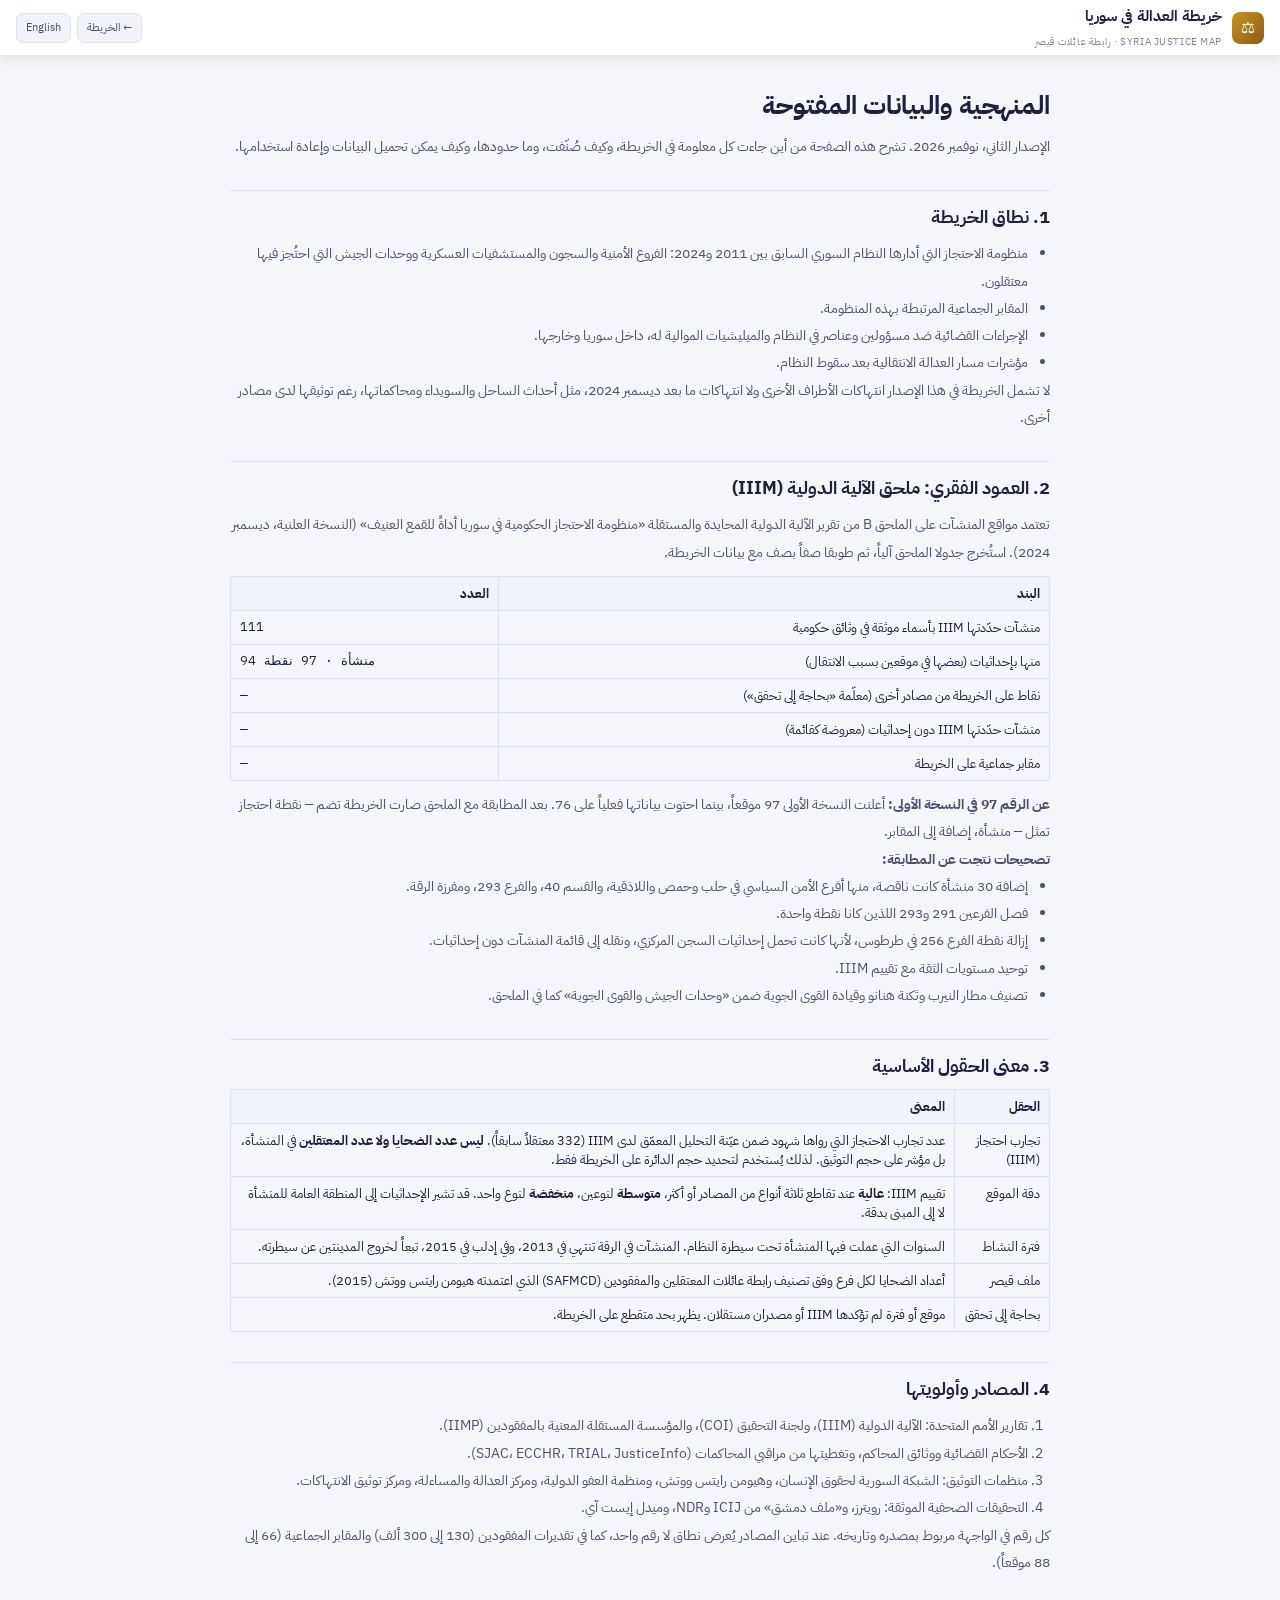
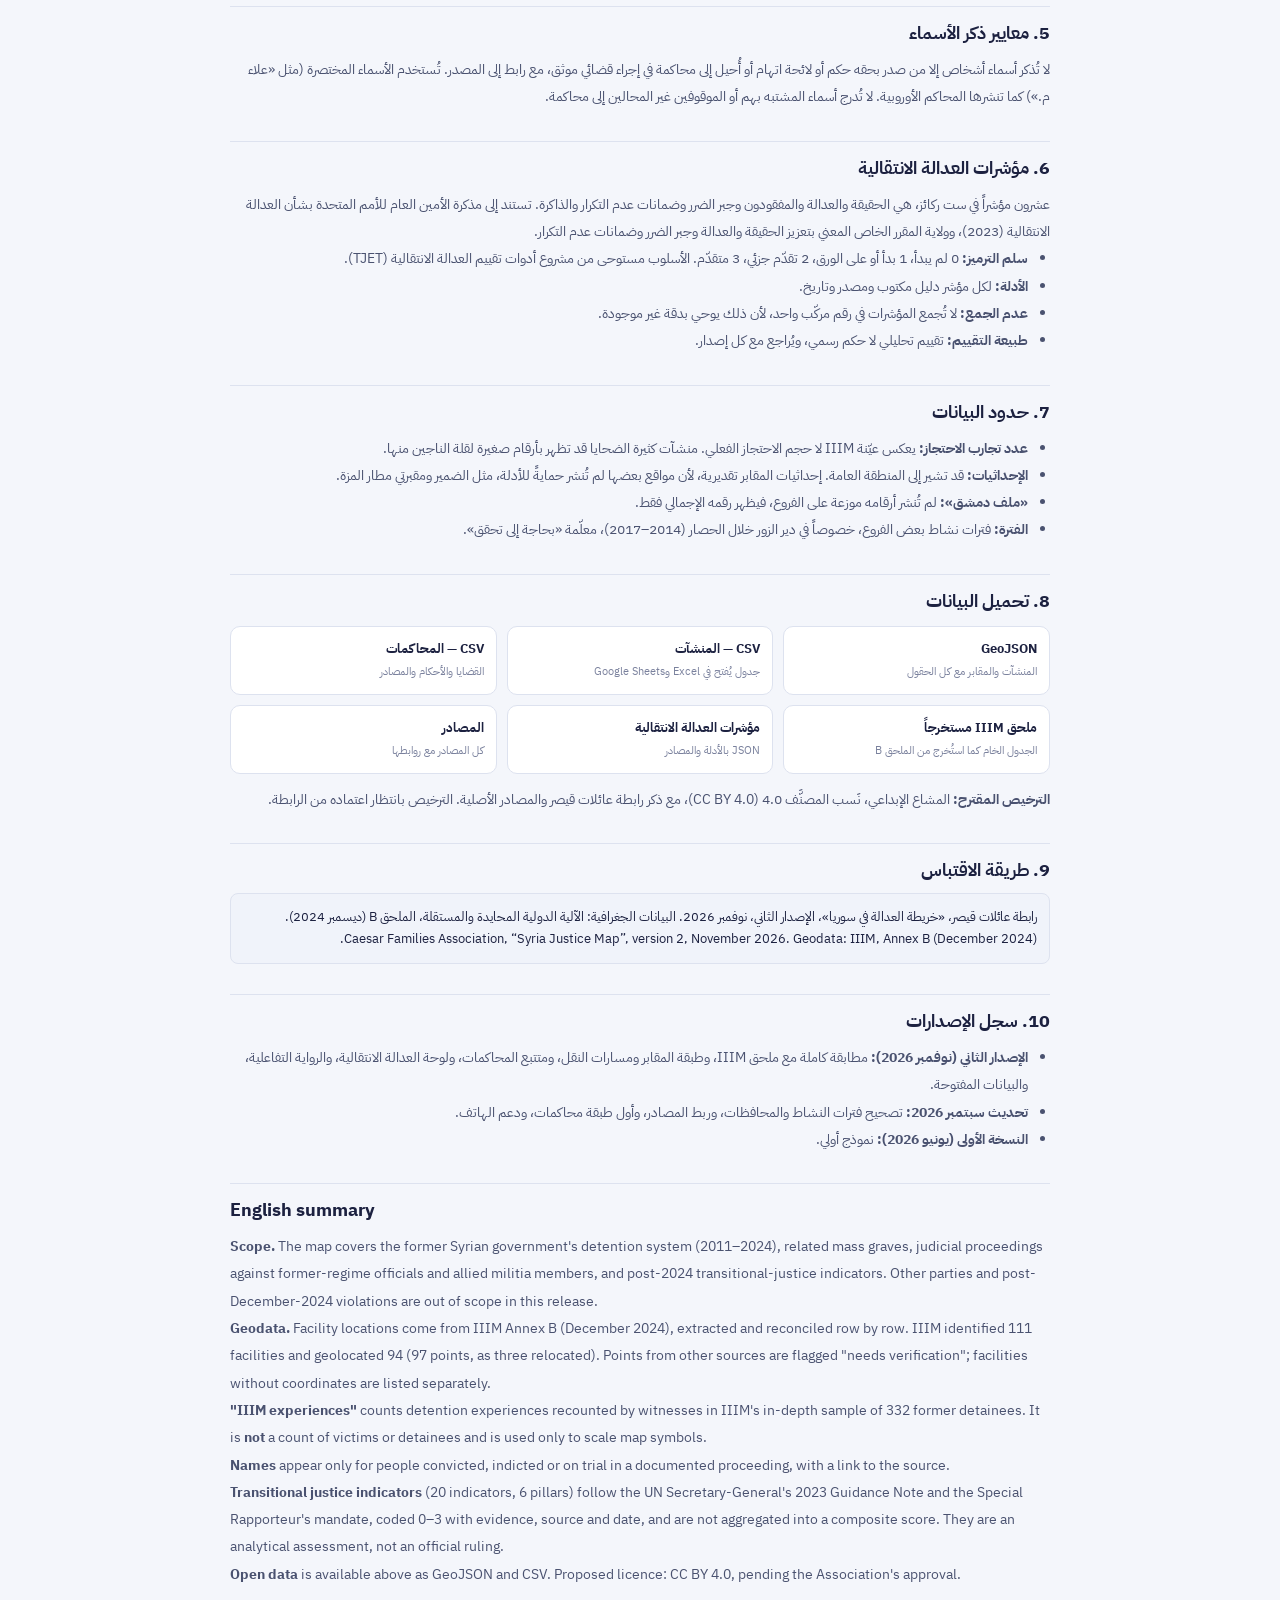
==== methodology.html @ a4eb8f01 "Rebuild the map as a multi-view app (map, story, trials, TJ dashboard) - index.html + css/ + js/ mod" ====
<!DOCTYPE html>
<html lang="ar" dir="rtl">
<head>
<meta charset="UTF-8">
<meta name="viewport" content="width=device-width, initial-scale=1.0">
<title>المنهجية والبيانات المفتوحة | Syria Justice Map</title>
<link rel="stylesheet" href="https://fonts.googleapis.com/css2?family=IBM+Plex+Sans+Arabic:wght@400;500;600;700&family=IBM+Plex+Mono:wght@400;500&display=swap">
<link rel="stylesheet" href="css/app.css">
<style>
  body{overflow:auto;}
  .doc{max-width:860px;margin:0 auto;padding:30px 20px 70px;}
  .doc h1{font-size:26px;margin-bottom:8px;}
  .doc h2{font-size:18px;margin:30px 0 10px;padding-top:12px;border-top:1px solid var(--border);}
  .doc p,.doc li{font-size:14px;line-height:1.95;color:var(--text-2);}
  .doc ul,.doc ol{margin-inline-start:22px;}
  .doc table{width:100%;border-collapse:collapse;font-size:12.5px;margin:10px 0;}
  .doc th,.doc td{border:1px solid var(--border);padding:7px 9px;text-align:start;vertical-align:top;}
  .doc th{background:var(--bg-card);}
  .doc code{font-family:'IBM Plex Mono',monospace;font-size:12px;background:var(--bg-card);padding:1px 5px;border-radius:4px;direction:ltr;unicode-bidi:isolate;}
  .dl{display:grid;grid-template-columns:repeat(auto-fit,minmax(210px,1fr));gap:10px;margin:12px 0;}
  .dl a{display:block;background:var(--bg-panel);border:1px solid var(--border);border-radius:10px;padding:12px;text-decoration:none;color:var(--text);}
  .dl a:hover{border-color:var(--accent);}
  .dl b{display:block;font-size:13px;}.dl span{font-size:11px;color:var(--text-3);}
  .en{direction:ltr;text-align:left;}
  .cite{background:var(--bg-card);border:1px solid var(--border);border-radius:8px;padding:12px;font-size:12.5px;line-height:1.8;}
</style>
</head>
<body>
<header class="header">
  <a class="brand" href="index.html"><span class="logo" aria-hidden="true">⚖</span>
    <span><span class="brand-t">خريطة العدالة في سوريا</span><br><span class="brand-s">Syria Justice Map · رابطة عائلات قيصر</span></span></a>
  <div class="tools" style="margin-inline-start:auto"><a class="tool-btn" href="index.html">← الخريطة</a><a class="tool-btn" href="#english">English</a></div>
</header>
<main class="doc">
  <h1>المنهجية والبيانات المفتوحة</h1>
  <p>الإصدار الثاني، نوفمبر 2026. تشرح هذه الصفحة من أين جاءت كل معلومة في الخريطة، وكيف صُنّفت، وما حدودها، وكيف يمكن تحميل البيانات وإعادة استخدامها.</p>

  <h2>1. نطاق الخريطة</h2>
  <ul>
    <li>منظومة الاحتجاز التي أدارها النظام السوري السابق بين 2011 و2024: الفروع الأمنية والسجون والمستشفيات العسكرية ووحدات الجيش التي احتُجز فيها معتقلون.</li>
    <li>المقابر الجماعية المرتبطة بهذه المنظومة.</li>
    <li>الإجراءات القضائية ضد مسؤولين وعناصر في النظام والميليشيات الموالية له، داخل سوريا وخارجها.</li>
    <li>مؤشرات مسار العدالة الانتقالية بعد سقوط النظام.</li>
  </ul>
  <p>لا تشمل الخريطة في هذا الإصدار انتهاكات الأطراف الأخرى ولا انتهاكات ما بعد ديسمبر 2024، مثل أحداث الساحل والسويداء ومحاكماتها، رغم توثيقها لدى مصادر أخرى.</p>

  <h2>2. العمود الفقري: ملحق الآلية الدولية (IIIM)</h2>
  <p>تعتمد مواقع المنشآت على الملحق B من تقرير الآلية الدولية المحايدة والمستقلة «منظومة الاحتجاز الحكومية في سوريا أداةً للقمع العنيف» (النسخة العلنية، ديسمبر 2024). استُخرج جدولا الملحق آلياً، ثم طوبقا صفاً بصف مع بيانات الخريطة.</p>
  <table>
    <tr><th>البند</th><th>العدد</th></tr>
    <tr><td>منشآت حدّدتها IIIM بأسماء موثقة في وثائق حكومية</td><td class="num">111</td></tr>
    <tr><td>منها بإحداثيات (بعضها في موقعين بسبب الانتقال)</td><td class="num">94 منشأة · 97 نقطة</td></tr>
    <tr><td>نقاط على الخريطة من مصادر أخرى (معلّمة «بحاجة إلى تحقق»)</td><td class="num" data-count="other">—</td></tr>
    <tr><td>منشآت حدّدتها IIIM دون إحداثيات (معروضة كقائمة)</td><td class="num" data-count="unmapped">—</td></tr>
    <tr><td>مقابر جماعية على الخريطة</td><td class="num" data-count="graves">—</td></tr>
  </table>
  <p><b>عن الرقم 97 في النسخة الأولى:</b> أعلنت النسخة الأولى 97 موقعاً، بينما احتوت بياناتها فعلياً على 76. بعد المطابقة مع الملحق صارت الخريطة تضم <span class="num" data-count="points">—</span> نقطة احتجاز تمثل <span class="num" data-count="facilities">—</span> منشأة، إضافة إلى المقابر.</p>
  <p><b>تصحيحات نتجت عن المطابقة:</b></p>
  <ul>
    <li>إضافة 30 منشأة كانت ناقصة، منها أفرع الأمن السياسي في حلب وحمص واللاذقية، والقسم 40، والفرع 293، ومفرزة الرقة.</li>
    <li>فصل الفرعين 291 و293 اللذين كانا نقطة واحدة.</li>
    <li>إزالة نقطة الفرع 256 في طرطوس، لأنها كانت تحمل إحداثيات السجن المركزي، ونقله إلى قائمة المنشآت دون إحداثيات.</li>
    <li>توحيد مستويات الثقة مع تقييم IIIM.</li>
    <li>تصنيف مطار النيرب وثكنة هنانو وقيادة القوى الجوية ضمن «وحدات الجيش والقوى الجوية» كما في الملحق.</li>
  </ul>

  <h2>3. معنى الحقول الأساسية</h2>
  <table>
    <tr><th>الحقل</th><th>المعنى</th></tr>
    <tr><td>تجارب احتجاز (IIIM)</td><td>عدد تجارب الاحتجاز التي رواها شهود ضمن عيّنة التحليل المعمّق لدى IIIM (332 معتقلاً سابقاً). <b>ليس عدد الضحايا ولا عدد المعتقلين</b> في المنشأة، بل مؤشر على حجم التوثيق. لذلك يُستخدم لتحديد حجم الدائرة على الخريطة فقط.</td></tr>
    <tr><td>دقة الموقع</td><td>تقييم IIIM: <b>عالية</b> عند تقاطع ثلاثة أنواع من المصادر أو أكثر، <b>متوسطة</b> لنوعين، <b>منخفضة</b> لنوع واحد. قد تشير الإحداثيات إلى المنطقة العامة للمنشأة لا إلى المبنى بدقة.</td></tr>
    <tr><td>فترة النشاط</td><td>السنوات التي عملت فيها المنشأة تحت سيطرة النظام. المنشآت في الرقة تنتهي في 2013، وفي إدلب في 2015، تبعاً لخروج المدينتين عن سيطرته.</td></tr>
    <tr><td>ملف قيصر</td><td>أعداد الضحايا لكل فرع وفق تصنيف رابطة عائلات المعتقلين والمفقودين (SAFMCD) الذي اعتمدته هيومن رايتس ووتش (2015).</td></tr>
    <tr><td>بحاجة إلى تحقق</td><td>موقع أو فترة لم تؤكدها IIIM أو مصدران مستقلان. يظهر بحد متقطع على الخريطة.</td></tr>
  </table>

  <h2>4. المصادر وأولويتها</h2>
  <ol>
    <li>تقارير الأمم المتحدة: الآلية الدولية (IIIM)، ولجنة التحقيق (COI)، والمؤسسة المستقلة المعنية بالمفقودين (IIMP).</li>
    <li>الأحكام القضائية ووثائق المحاكم، وتغطيتها من مراقبي المحاكمات (SJAC، ECCHR، TRIAL، JusticeInfo).</li>
    <li>منظمات التوثيق: الشبكة السورية لحقوق الإنسان، وهيومن رايتس ووتش، ومنظمة العفو الدولية، ومركز العدالة والمساءلة، ومركز توثيق الانتهاكات.</li>
    <li>التحقيقات الصحفية الموثقة: رويترز، و«ملف دمشق» من ICIJ وNDR، وميدل إيست آي.</li>
  </ol>
  <p>كل رقم في الواجهة مربوط بمصدره وتاريخه. عند تباين المصادر يُعرض نطاق لا رقم واحد، كما في تقديرات المفقودين (130 إلى 300 ألف) والمقابر الجماعية (66 إلى 88 موقعاً).</p>

  <h2>5. معايير ذكر الأسماء</h2>
  <p>لا تُذكر أسماء أشخاص إلا من صدر بحقه حكم أو لائحة اتهام أو أُحيل إلى محاكمة في إجراء قضائي موثق، مع رابط إلى المصدر. تُستخدم الأسماء المختصرة (مثل «علاء م.») كما تنشرها المحاكم الأوروبية. لا تُدرج أسماء المشتبه بهم أو الموقوفين غير المحالين إلى محاكمة.</p>

  <h2>6. مؤشرات العدالة الانتقالية</h2>
  <p>عشرون مؤشراً في ست ركائز، هي الحقيقة والعدالة والمفقودون وجبر الضرر وضمانات عدم التكرار والذاكرة. تستند إلى مذكرة الأمين العام للأمم المتحدة بشأن العدالة الانتقالية (2023)، وولاية المقرر الخاص المعني بتعزيز الحقيقة والعدالة وجبر الضرر وضمانات عدم التكرار.</p>
  <ul>
    <li><b>سلم الترميز:</b> 0 لم يبدأ، 1 بدأ أو على الورق، 2 تقدّم جزئي، 3 متقدّم. الأسلوب مستوحى من مشروع أدوات تقييم العدالة الانتقالية (TJET).</li>
    <li><b>الأدلة:</b> لكل مؤشر دليل مكتوب ومصدر وتاريخ.</li>
    <li><b>عدم الجمع:</b> لا تُجمع المؤشرات في رقم مركّب واحد، لأن ذلك يوحي بدقة غير موجودة.</li>
    <li><b>طبيعة التقييم:</b> تقييم تحليلي لا حكم رسمي، ويُراجع مع كل إصدار.</li>
  </ul>

  <h2>7. حدود البيانات</h2>
  <ul>
    <li><b>عدد تجارب الاحتجاز:</b> يعكس عيّنة IIIM لا حجم الاحتجاز الفعلي. منشآت كثيرة الضحايا قد تظهر بأرقام صغيرة لقلة الناجين منها.</li>
    <li><b>الإحداثيات:</b> قد تشير إلى المنطقة العامة. إحداثيات المقابر تقديرية، لأن مواقع بعضها لم تُنشر حمايةً للأدلة، مثل الضمير ومقبرتي مطار المزة.</li>
    <li><b>«ملف دمشق»:</b> لم تُنشر أرقامه موزعة على الفروع، فيظهر رقمه الإجمالي فقط.</li>
    <li><b>الفترة:</b> فترات نشاط بعض الفروع، خصوصاً في دير الزور خلال الحصار (2014–2017)، معلّمة «بحاجة إلى تحقق».</li>
  </ul>

  <h2>8. تحميل البيانات</h2>
  <div class="dl">
    <a href="data/open/syria-justice-map.geojson" download><b>GeoJSON</b><span>المنشآت والمقابر مع كل الحقول</span></a>
    <a href="data/open/facilities.csv" download><b>CSV — المنشآت</b><span>جدول يُفتح في Excel وGoogle Sheets</span></a>
    <a href="data/open/trials.csv" download><b>CSV — المحاكمات</b><span>القضايا والأحكام والمصادر</span></a>
    <a href="data/raw/iiim-annex-b.json" download><b>ملحق IIIM مستخرجاً</b><span>الجدول الخام كما استُخرج من الملحق B</span></a>
    <a href="data/tj-indicators.json" download><b>مؤشرات العدالة الانتقالية</b><span>JSON بالأدلة والمصادر</span></a>
    <a href="data/sources.json" download><b>المصادر</b><span>كل المصادر مع روابطها</span></a>
  </div>
  <p><b>الترخيص المقترح:</b> المشاع الإبداعي، نَسب المصنَّف 4.0
  (CC BY 4.0)،
  مع ذكر رابطة عائلات قيصر والمصادر الأصلية. الترخيص بانتظار اعتماده من الرابطة.</p>

  <h2>9. طريقة الاقتباس</h2>
  <div class="cite">رابطة عائلات قيصر، «خريطة العدالة في سوريا»، الإصدار الثاني، نوفمبر 2026. البيانات الجغرافية: الآلية الدولية المحايدة والمستقلة، الملحق B (ديسمبر 2024).<br>
  <span class="en">Caesar Families Association, “Syria Justice Map”, version 2, November 2026. Geodata: IIIM, Annex B (December 2024).</span></div>

  <h2>10. سجل الإصدارات</h2>
  <ul>
    <li><b>الإصدار الثاني (نوفمبر 2026):</b> مطابقة كاملة مع ملحق IIIM، وطبقة المقابر ومسارات النقل، ومتتبع المحاكمات، ولوحة العدالة الانتقالية، والرواية التفاعلية، والبيانات المفتوحة.</li>
    <li><b>تحديث سبتمبر 2026:</b> تصحيح فترات النشاط والمحافظات، وربط المصادر، وأول طبقة محاكمات، ودعم الهاتف.</li>
    <li><b>النسخة الأولى (يونيو 2026):</b> نموذج أولي.</li>
  </ul>

  <h2 id="english" class="en">English summary</h2>
  <div class="en">
    <p><b>Scope.</b> The map covers the former Syrian government's detention system (2011–2024), related mass graves, judicial proceedings against former-regime officials and allied militia members, and post-2024 transitional-justice indicators. Other parties and post-December-2024 violations are out of scope in this release.</p>
    <p><b>Geodata.</b> Facility locations come from IIIM Annex B (December 2024), extracted and reconciled row by row. IIIM identified 111 facilities and geolocated 94 (97 points, as three relocated). Points from other sources are flagged "needs verification"; facilities without coordinates are listed separately.</p>
    <p><b>"IIIM experiences"</b> counts detention experiences recounted by witnesses in IIIM's in-depth sample of 332 former detainees. It is <b>not</b> a count of victims or detainees and is used only to scale map symbols.</p>
    <p><b>Names</b> appear only for people convicted, indicted or on trial in a documented proceeding, with a link to the source.</p>
    <p><b>Transitional justice indicators</b> (20 indicators, 6 pillars) follow the UN Secretary-General's 2023 Guidance Note and the Special Rapporteur's mandate, coded 0–3 with evidence, source and date, and are not aggregated into a composite score. They are an analytical assessment, not an official ruling.</p>
    <p><b>Open data</b> is available above as GeoJSON and CSV. Proposed licence: CC BY 4.0, pending the Association's approval.</p>
  </div>
</main>
<script type="module">
  const get = f => fetch(`data/${f}.json`).then(r => r.json());
  Promise.all([get('facilities'), get('unmapped-facilities'), get('graves')]).then(([f, u, g]) => {
    const iiimFacilities = new Set(f.filter(x => x.geoSource === 'IIIM').map(x => x.relocation?.group ?? `p${x.id}`)).size;
    const other = f.filter(x => x.geoSource !== 'IIIM').length;
    const set = (k, v) => document.querySelectorAll(`[data-count="${k}"]`).forEach(el => { el.textContent = v; });
    set('other', other); set('unmapped', u.length); set('graves', g.length);
    set('points', f.length); set('facilities', iiimFacilities + other);
  });
</script>
</body>
</html>
---- css/app.css ----
:root{
  --bg:#F4F6FB;--bg-panel:#FFFFFF;--bg-card:#F0F3FA;--bg-hover:#E8ECF5;
  --border:#DDE2EF;--border-dark:#C8D0E5;--text:#1C2140;--text-2:#4A5270;--text-3:#7A819D;
  --accent:#8B5C1A;--accent-light:#C8941F;--accent-soft:rgba(139,92,26,.09);
  --ok:#1E7E4A;--warn:#9A5B00;--danger:#C0392B;
  --shadow:0 2px 12px rgba(28,33,64,.10);--shadow-lg:0 8px 32px rgba(28,33,64,.16);
  --map-bg:#E8EDF5;--tile-filter:grayscale(.75) brightness(1.04) contrast(.9);
  --header-h:56px;--sidebar-w:310px;
  color-scheme:light;
}
@media (prefers-color-scheme:dark){:root:not([data-theme="light"]){
  --bg:#12151F;--bg-panel:#1A1E2B;--bg-card:#212636;--bg-hover:#2A3043;
  --border:#2E3447;--border-dark:#3B4259;--text:#E7E9F2;--text-2:#B3B8CC;--text-3:#878DA6;
  --accent:#D9A54A;--accent-light:#E8BE6E;--accent-soft:rgba(217,165,74,.12);
  --ok:#4CC08A;--warn:#E4A94A;--danger:#E86A5C;
  --shadow:0 2px 12px rgba(0,0,0,.4);--shadow-lg:0 8px 32px rgba(0,0,0,.5);
  --map-bg:#1B2030;--tile-filter:grayscale(.85) invert(.9) hue-rotate(180deg) brightness(.85) contrast(.9);
  color-scheme:dark;
}}
:root[data-theme="dark"]{
  --bg:#12151F;--bg-panel:#1A1E2B;--bg-card:#212636;--bg-hover:#2A3043;
  --border:#2E3447;--border-dark:#3B4259;--text:#E7E9F2;--text-2:#B3B8CC;--text-3:#878DA6;
  --accent:#D9A54A;--accent-light:#E8BE6E;--accent-soft:rgba(217,165,74,.12);
  --ok:#4CC08A;--warn:#E4A94A;--danger:#E86A5C;
  --shadow:0 2px 12px rgba(0,0,0,.4);--shadow-lg:0 8px 32px rgba(0,0,0,.5);
  --map-bg:#1B2030;--tile-filter:grayscale(.85) invert(.9) hue-rotate(180deg) brightness(.85) contrast(.9);
  color-scheme:dark;
}
*{margin:0;padding:0;box-sizing:border-box;}
html,body{height:100%;}
body{font-family:'IBM Plex Sans Arabic',system-ui,sans-serif;background:var(--bg);color:var(--text);overflow:hidden;}
a{color:var(--accent);}
button{font-family:inherit;}
:focus-visible{outline:2px solid var(--accent);outline-offset:2px;}
.mono{font-family:'IBM Plex Mono',monospace;}
.num{font-family:'IBM Plex Mono',monospace;direction:ltr;unicode-bidi:isolate;}
.sr-only{position:absolute;width:1px;height:1px;overflow:hidden;clip:rect(0 0 0 0);}

/* HEADER */
.header{height:var(--header-h);background:var(--bg-panel);border-bottom:1px solid var(--border);display:flex;align-items:center;gap:14px;padding:0 16px;position:relative;z-index:1200;box-shadow:var(--shadow);}
.brand{display:flex;align-items:center;gap:10px;min-width:0;text-decoration:none;color:inherit;}
.logo{width:32px;height:32px;border-radius:8px;background:linear-gradient(135deg,var(--accent-light),var(--accent));color:#fff;display:grid;place-items:center;font-size:16px;flex-shrink:0;}
.brand-t{font-size:15px;font-weight:700;white-space:nowrap;}
.brand-s{font-size:9.5px;color:var(--text-3);letter-spacing:.06em;text-transform:uppercase;white-space:nowrap;}
.modes{display:flex;gap:2px;background:var(--bg-card);border:1px solid var(--border);border-radius:9px;padding:3px;margin-inline:auto;}
.mode-btn{border:0;background:none;color:var(--text-2);padding:7px 14px;border-radius:7px;font-size:12.5px;font-weight:500;cursor:pointer;white-space:nowrap;display:flex;align-items:center;gap:6px;}
.mode-btn:hover{background:var(--bg-hover);}
.mode-btn[aria-selected="true"]{background:var(--accent);color:#fff;font-weight:700;}
.tools{display:flex;align-items:center;gap:6px;}
.tool-btn{border:1px solid var(--border);background:var(--bg-card);color:var(--text-2);height:30px;min-width:30px;padding:0 9px;border-radius:7px;font-size:11px;cursor:pointer;text-decoration:none;display:inline-flex;align-items:center;justify-content:center;gap:4px;}
.tool-btn:hover{border-color:var(--accent);color:var(--accent);}
.tool-btn.on{background:var(--accent);border-color:var(--accent);color:#fff;}

/* VIEWS */
.view{display:none;height:calc(100vh - var(--header-h));height:calc(100dvh - var(--header-h));}
.view.active{display:flex;}
.page{overflow-y:auto;flex-direction:column;align-items:center;}
.page-inner{width:100%;max-width:1120px;padding:28px 20px 60px;}
.page h1{font-size:24px;line-height:1.35;margin-bottom:6px;}
.page .lede{color:var(--text-2);font-size:14px;line-height:1.8;max-width:780px;margin-bottom:22px;}
.section-t{font-size:11px;font-weight:700;color:var(--text-3);letter-spacing:.08em;text-transform:uppercase;margin:26px 0 10px;}

/* MAP VIEW */
#view-map{position:relative;}
.sidebar{width:var(--sidebar-w);background:var(--bg-panel);border-inline-end:1px solid var(--border);display:flex;flex-direction:column;flex-shrink:0;z-index:500;}
.sidebar.closed{display:none;}
.tabs{display:flex;border-bottom:1px solid var(--border);background:var(--bg-card);}
.tab{flex:1;border:0;background:none;padding:11px 4px;font-size:11.5px;color:var(--text-3);cursor:pointer;border-bottom:2px solid transparent;}
.tab[aria-selected="true"]{color:var(--accent);border-bottom-color:var(--accent);background:var(--bg-panel);font-weight:700;}
.tab-body{display:none;flex:1;overflow-y:auto;padding:14px 14px 100px;}
.tab-body.active{display:block;}
.map-wrap{flex:1;position:relative;}
.leaflet-map{position:absolute;inset:0;background:var(--map-bg);}
.leaflet-container{background:var(--map-bg);font-family:inherit;}
.leaflet-tile-pane{filter:var(--tile-filter);}
.leaflet-bottom{bottom:74px;}
.stoggle{position:absolute;top:50%;inset-inline-start:0;transform:translateY(-50%);z-index:600;width:22px;height:46px;background:var(--bg-panel);border:1px solid var(--border);border-inline-start:none;border-radius:0 7px 7px 0;color:var(--text-3);cursor:pointer;font-size:11px;}
[dir="rtl"] .stoggle{border-radius:7px 0 0 7px;}

.fsec{margin-bottom:16px;}
.flabel{display:block;font-size:10px;font-weight:700;color:var(--text-3);letter-spacing:.08em;text-transform:uppercase;margin-bottom:7px;}
.chips{display:flex;flex-wrap:wrap;gap:5px;}
.chip{display:inline-flex;align-items:center;gap:5px;padding:5px 9px;border-radius:6px;border:1px solid var(--border);background:var(--bg-card);color:var(--text-2);font-size:11px;cursor:pointer;}
.chip:hover{border-color:var(--border-dark);}
.chip[aria-pressed="true"]{color:#fff;border-color:transparent;font-weight:600;}
.chip.plain[aria-pressed="true"]{background:var(--accent-soft);color:var(--accent);border-color:var(--accent);}
.dot{width:8px;height:8px;border-radius:50%;flex-shrink:0;display:inline-block;}
.ggrid{display:grid;grid-template-columns:1fr 1fr;gap:4px;}
.rbtn{width:100%;padding:8px;border:1px solid var(--border);background:transparent;border-radius:6px;color:var(--text-3);font-size:11px;cursor:pointer;}
.rbtn:hover{border-color:var(--accent);color:var(--accent);}
.layer-row{display:flex;align-items:center;justify-content:space-between;padding:6px 0;font-size:12px;color:var(--text-2);}
.switch{position:relative;width:34px;height:19px;border-radius:10px;background:var(--border-dark);border:0;cursor:pointer;flex-shrink:0;}
.switch::after{content:"";position:absolute;top:2px;inset-inline-start:2px;width:15px;height:15px;border-radius:50%;background:#fff;transition:inset-inline-start .15s;}
.switch[aria-checked="true"]{background:var(--accent);}
.switch[aria-checked="true"]::after{inset-inline-start:17px;}

.sgrid{display:grid;grid-template-columns:1fr 1fr;gap:7px;margin-bottom:12px;}
.scard{background:var(--bg-card);border:1px solid var(--border);border-radius:8px;padding:11px;text-decoration:none;color:inherit;display:block;}
a.scard:hover{border-color:var(--accent);}
.scard-n{font-size:20px;font-weight:700;color:var(--accent);line-height:1.1;}
.scard-l{font-size:10px;color:var(--text-3);margin-top:4px;line-height:1.45;}
.bar{margin-bottom:8px;}
.bar-top{display:flex;justify-content:space-between;font-size:11px;color:var(--text-2);margin-bottom:3px;}
.bar-track{height:5px;background:var(--border);border-radius:3px;overflow:hidden;}
.bar-fill{height:100%;border-radius:3px;transition:width .4s;}

.sbox{width:100%;padding:8px 11px;background:var(--bg-card);border:1px solid var(--border);border-radius:6px;color:var(--text);font:inherit;font-size:12px;margin-bottom:9px;}
.fi{padding:9px 11px;border-radius:7px;border:1px solid var(--border);background:var(--bg-card);margin-bottom:5px;cursor:pointer;}
.fi:hover{border-color:var(--border-dark);background:var(--bg-hover);}
.fi-hd{display:flex;align-items:center;gap:7px;}
.fi-n{font-size:12px;font-weight:500;}
.fi-s{font-size:10px;color:var(--text-3);margin-top:1px;}
.fi-meta{display:flex;gap:4px;flex-wrap:wrap;margin-top:5px;}
.tag{font-size:9.5px;padding:2px 6px;border-radius:4px;background:var(--bg);color:var(--text-3);border:1px solid var(--border);text-decoration:none;}
.tag.warn{color:var(--warn);border-color:currentColor;}
.legend-row{display:flex;align-items:center;gap:8px;padding:3px 0;font-size:11.5px;color:var(--text-2);}
.diamond{width:10px;height:10px;background:#7B1C1C;border:1.5px solid #E86A5C;transform:rotate(45deg);flex-shrink:0;margin:2px;}
.muted{font-size:10.5px;color:var(--text-3);line-height:1.7;}

/* TIMELINE */
.timeline{position:absolute;bottom:0;left:0;right:0;z-index:800;background:var(--bg-panel);border-top:1px solid var(--border);padding:9px 16px;display:flex;align-items:center;gap:12px;box-shadow:0 -4px 16px rgba(0,0,0,.06);}
.play{width:34px;height:34px;border-radius:50%;border:0;background:var(--accent);color:#fff;cursor:pointer;font-size:13px;flex-shrink:0;}
.year{font-size:24px;font-weight:700;color:var(--accent);min-width:56px;text-align:center;}
.track-wrap{flex:1;min-width:0;direction:ltr;}
.track{position:relative;height:20px;cursor:pointer;}
.track-bg{position:absolute;top:8px;left:0;right:0;height:4px;border-radius:2px;background:linear-gradient(90deg,var(--border) 0,var(--border) 86.6%,rgba(30,126,74,.35) 86.6%);}
.track-fill{position:absolute;top:8px;left:0;height:4px;border-radius:2px;background:linear-gradient(90deg,var(--accent-light),var(--accent));}
.thumb{position:absolute;top:10px;width:18px;height:18px;border-radius:50%;background:var(--bg-panel);border:3px solid var(--accent);transform:translate(-50%,-50%);cursor:grab;}
.timeline.all .track-fill,.timeline.all .thumb{opacity:.3;}
.ticks{display:flex;justify-content:space-between;margin-top:2px;}
.tick{font-size:9px;color:var(--text-3);cursor:pointer;font-family:'IBM Plex Mono',monospace;background:none;border:0;}
.tick.cur{color:var(--accent);font-weight:700;}
.tick.post{color:var(--ok);}
.tl-ev{font-size:10.5px;color:var(--text-2);background:var(--bg-card);border:1px solid var(--border);border-inline-start:3px solid var(--accent);border-radius:5px;padding:4px 8px;max-width:240px;line-height:1.45;}

/* POPUP */
.leaflet-popup-content-wrapper{background:var(--bg-panel);color:var(--text);border:1px solid var(--border);border-radius:10px;box-shadow:var(--shadow-lg);padding:0;}
.leaflet-popup-tip{background:var(--bg-panel);}
.leaflet-popup-content{margin:0;width:300px!important;max-width:calc(100vw - 60px);}
.leaflet-container a.leaflet-popup-close-button{color:var(--text-3);}
.pw{padding:14px;font-size:11px;line-height:1.6;max-height:62vh;overflow-y:auto;}
.pbadge{display:inline-block;font-size:9.5px;font-weight:700;padding:2px 8px;border-radius:4px;margin-bottom:7px;}
.pt{font-size:14px;font-weight:700;line-height:1.35;}
.pst{font-size:10px;color:var(--text-3);margin-bottom:8px;}
.prow{display:flex;justify-content:space-between;gap:8px;border-top:1px solid var(--border);padding:5px 0;}
.prow span:first-child{color:var(--text-3);}
.pd{color:var(--text-2);margin:8px 0;}
.vtags{display:flex;flex-wrap:wrap;gap:4px;}
.vtag{font-size:9.5px;padding:2px 7px;border-radius:4px;font-weight:600;}
.vt-torture{background:#FDEDEC;color:#C0392B;}.vt-disappear{background:#EAF2FB;color:#2471A3;}
.vt-death{background:#F9EBEA;color:#922B21;}.vt-caesar{background:#FEF9E7;color:#8B5C1A;}
.box{border-radius:7px;padding:7px 9px;margin-top:8px;}
.box-caesar{background:rgba(240,192,64,.13);border:1px solid rgba(240,192,64,.6);}
.box-iiim{background:rgba(36,113,163,.08);border:1px solid rgba(36,113,163,.3);}
.box-trial{background:rgba(139,92,26,.08);border:1px solid rgba(139,92,26,.3);}
.box-warn{background:rgba(228,169,74,.12);border:1px solid rgba(228,169,74,.55);color:var(--warn);}
.box-h{font-weight:700;font-size:10px;margin-bottom:3px;}
.pfoot{margin-top:9px;padding-top:8px;border-top:1px solid var(--border);font-size:9.5px;color:var(--text-3);}
.pfoot a{color:var(--text-2);}
.share{float:inline-end;border:1px solid var(--border);background:var(--bg-card);color:var(--text-2);border-radius:5px;font-size:9.5px;padding:2px 7px;cursor:pointer;}

/* MARKERS */
.mk{border-radius:50%;border:2px solid rgba(255,255,255,.85);box-shadow:0 1px 5px rgba(0,0,0,.3);transition:transform .15s;}
.mk:hover{transform:scale(1.25);}
.mk.caesar{box-shadow:0 0 0 2.5px var(--c),0 0 0 5px rgba(240,192,64,.55);}
.mk.verify{border-style:dashed;}
.mk.dim{opacity:.18;}
.mk.hl{animation:pulse 1.6s ease-out infinite;}
@keyframes pulse{0%{box-shadow:0 0 0 0 rgba(217,165,74,.8);}100%{box-shadow:0 0 0 14px rgba(217,165,74,0);}}
.gmk{width:14px;height:14px;background:#7B1C1C;border:2px solid #E86A5C;transform:rotate(45deg);border-radius:2px;}
.flow{stroke-dasharray:6 6;animation:flow 1.1s linear infinite;}
@keyframes flow{to{stroke-dashoffset:-24;}}
.marker-cluster{background:rgba(200,148,31,.28)!important;}
.marker-cluster div{background:var(--accent)!important;color:#fff!important;font-weight:700;font-family:'IBM Plex Mono',monospace;}
.marker-cluster span{line-height:30px;}

/* STORY */
#view-story{flex-direction:row;}
.story-text{width:42%;max-width:520px;overflow-y:auto;padding:0 26px;scroll-snap-type:y proximity;}
.story-map{flex:1;position:relative;}
.chapter{min-height:calc(100vh - var(--header-h));display:flex;flex-direction:column;justify-content:center;padding:40px 0;scroll-snap-align:start;opacity:.35;transition:opacity .4s;}
.chapter.on{opacity:1;}
.chapter .k{font-size:11px;color:var(--accent);font-weight:700;letter-spacing:.08em;margin-bottom:8px;}
.chapter h2{font-size:24px;line-height:1.35;margin-bottom:12px;}
.chapter p{font-size:15px;line-height:1.95;color:var(--text-2);}
.chapter .src{margin-top:12px;font-size:10.5px;color:var(--text-3);}
.story-intro h2{font-size:30px;}
.progress{position:absolute;top:14px;inset-inline-start:14px;z-index:700;display:flex;gap:5px;}
.progress i{width:22px;height:4px;border-radius:2px;background:var(--border-dark);}
.progress i.on{background:var(--accent);}

/* TRIALS + TJ */
.kpis{display:grid;grid-template-columns:repeat(auto-fit,minmax(150px,1fr));gap:10px;}
.kpi{background:var(--bg-panel);border:1px solid var(--border);border-radius:10px;padding:14px;}
.kpi b{display:block;font-size:26px;color:var(--accent);line-height:1.1;}
.kpi span{font-size:11px;color:var(--text-3);}
.panel{background:var(--bg-panel);border:1px solid var(--border);border-radius:12px;padding:16px;}
.grid2{display:grid;grid-template-columns:1fr 1fr;gap:14px;}
.filters-row{display:flex;flex-wrap:wrap;gap:6px;margin-bottom:12px;}
.trial-card{background:var(--bg-panel);border:1px solid var(--border);border-inline-start:4px solid var(--c);border-radius:10px;padding:13px 15px;margin-bottom:8px;}
.trial-card h3{font-size:14px;margin-bottom:3px;}
.trial-meta{display:flex;flex-wrap:wrap;gap:6px;font-size:10.5px;color:var(--text-3);margin-bottom:6px;align-items:center;}
.status{font-size:10px;font-weight:700;padding:2px 8px;border-radius:10px;color:#fff;}
.trial-v{font-size:12.5px;line-height:1.7;}
.trial-links{display:flex;flex-wrap:wrap;gap:5px;margin-top:8px;}
.link-btn{font-size:10.5px;border:1px solid var(--border);background:var(--bg-card);color:var(--text-2);border-radius:5px;padding:3px 8px;cursor:pointer;text-decoration:none;}
.link-btn:hover{border-color:var(--accent);color:var(--accent);}
svg text{font-family:'IBM Plex Mono',monospace;fill:var(--text-3);}
.chart-svg{width:100%;height:auto;display:block;}
.note{font-size:11px;color:var(--text-3);line-height:1.7;margin-top:10px;}

.pillars{display:grid;grid-template-columns:repeat(auto-fit,minmax(330px,1fr));gap:14px;}
.pillar{background:var(--bg-panel);border:1px solid var(--border);border-top:4px solid var(--c);border-radius:12px;padding:16px;}
.pillar-h{display:flex;justify-content:space-between;align-items:baseline;margin-bottom:10px;}
.pillar-h h3{font-size:16px;}
.ind{padding:9px 0;border-top:1px solid var(--border);}
.ind-h{display:flex;justify-content:space-between;align-items:center;gap:10px;}
.ind-n{font-size:12.5px;font-weight:600;}
.score{display:flex;gap:3px;flex-shrink:0;}
.score i{width:14px;height:8px;border-radius:2px;background:var(--border);}
.score i.f{background:var(--c);}
.ind-s{font-size:10px;color:var(--c);font-weight:700;margin-top:2px;}
.ind-e{font-size:11.5px;color:var(--text-2);line-height:1.7;margin-top:4px;}
.ind-src{font-size:10px;color:var(--text-3);margin-top:3px;}
.ind-src a{color:var(--text-3);}
.ms{position:relative;padding-inline-start:18px;}
.ms::before{content:"";position:absolute;inset-inline-start:5px;top:4px;bottom:4px;width:2px;background:var(--border);}
.ms-i{position:relative;margin-bottom:12px;}
.ms-i::before{content:"";position:absolute;inset-inline-start:-17px;top:5px;width:10px;height:10px;border-radius:50%;background:var(--c);border:2px solid var(--bg-panel);}
.ms-d{font-size:10px;color:var(--text-3);}
.ms-t{font-size:12.5px;}
.gaps li{font-size:12.5px;line-height:1.9;margin-inline-start:18px;}
.disclaimer{font-size:11px;color:var(--warn);background:rgba(228,169,74,.1);border:1px solid rgba(228,169,74,.4);border-radius:8px;padding:9px 12px;margin-bottom:14px;}

/* MOBILE */
@media (max-width:900px){
  .brand-s{display:none;}
  .mode-btn{padding:7px 9px;font-size:11.5px;}
  .mode-btn .mi{display:none;}
}
@media (max-width:768px){
  :root{--header-h:96px;}
  .header{flex-wrap:wrap;height:var(--header-h);padding:6px 10px;gap:6px;row-gap:4px;}
  .modes{order:3;width:100%;margin:0;overflow-x:auto;}
  .mode-btn{flex:1;justify-content:center;}
  .tools{margin-inline-start:auto;}
  .sidebar{position:absolute;top:0;bottom:0;inset-inline-start:0;width:min(88vw,340px);z-index:1100;box-shadow:var(--shadow-lg);}
  .stoggle{z-index:1101;}
  .timeline{padding:7px 10px;gap:8px;}
  .tl-ev{display:none;}
  .year{font-size:17px;min-width:42px;}
  .tick:not(:nth-child(5n+1)){visibility:hidden;}
  .timeline>div:last-child{display:none;}
  #allYearsBtn{padding:0 6px;font-size:10px;}
  .leaflet-bottom{bottom:60px;}
  #view-story{flex-direction:column-reverse;}
  .story-map{flex:0 0 42%;}
  .story-text{width:100%;max-width:none;padding:0 16px;}
  .chapter{min-height:58vh;padding:24px 0;}
  .chapter h2{font-size:19px;}.chapter p{font-size:14px;}
  .grid2{grid-template-columns:1fr;}
  .page-inner{padding:18px 14px 50px;}
  .pillars{grid-template-columns:1fr;}
  .scard-n{font-size:16px;}
}
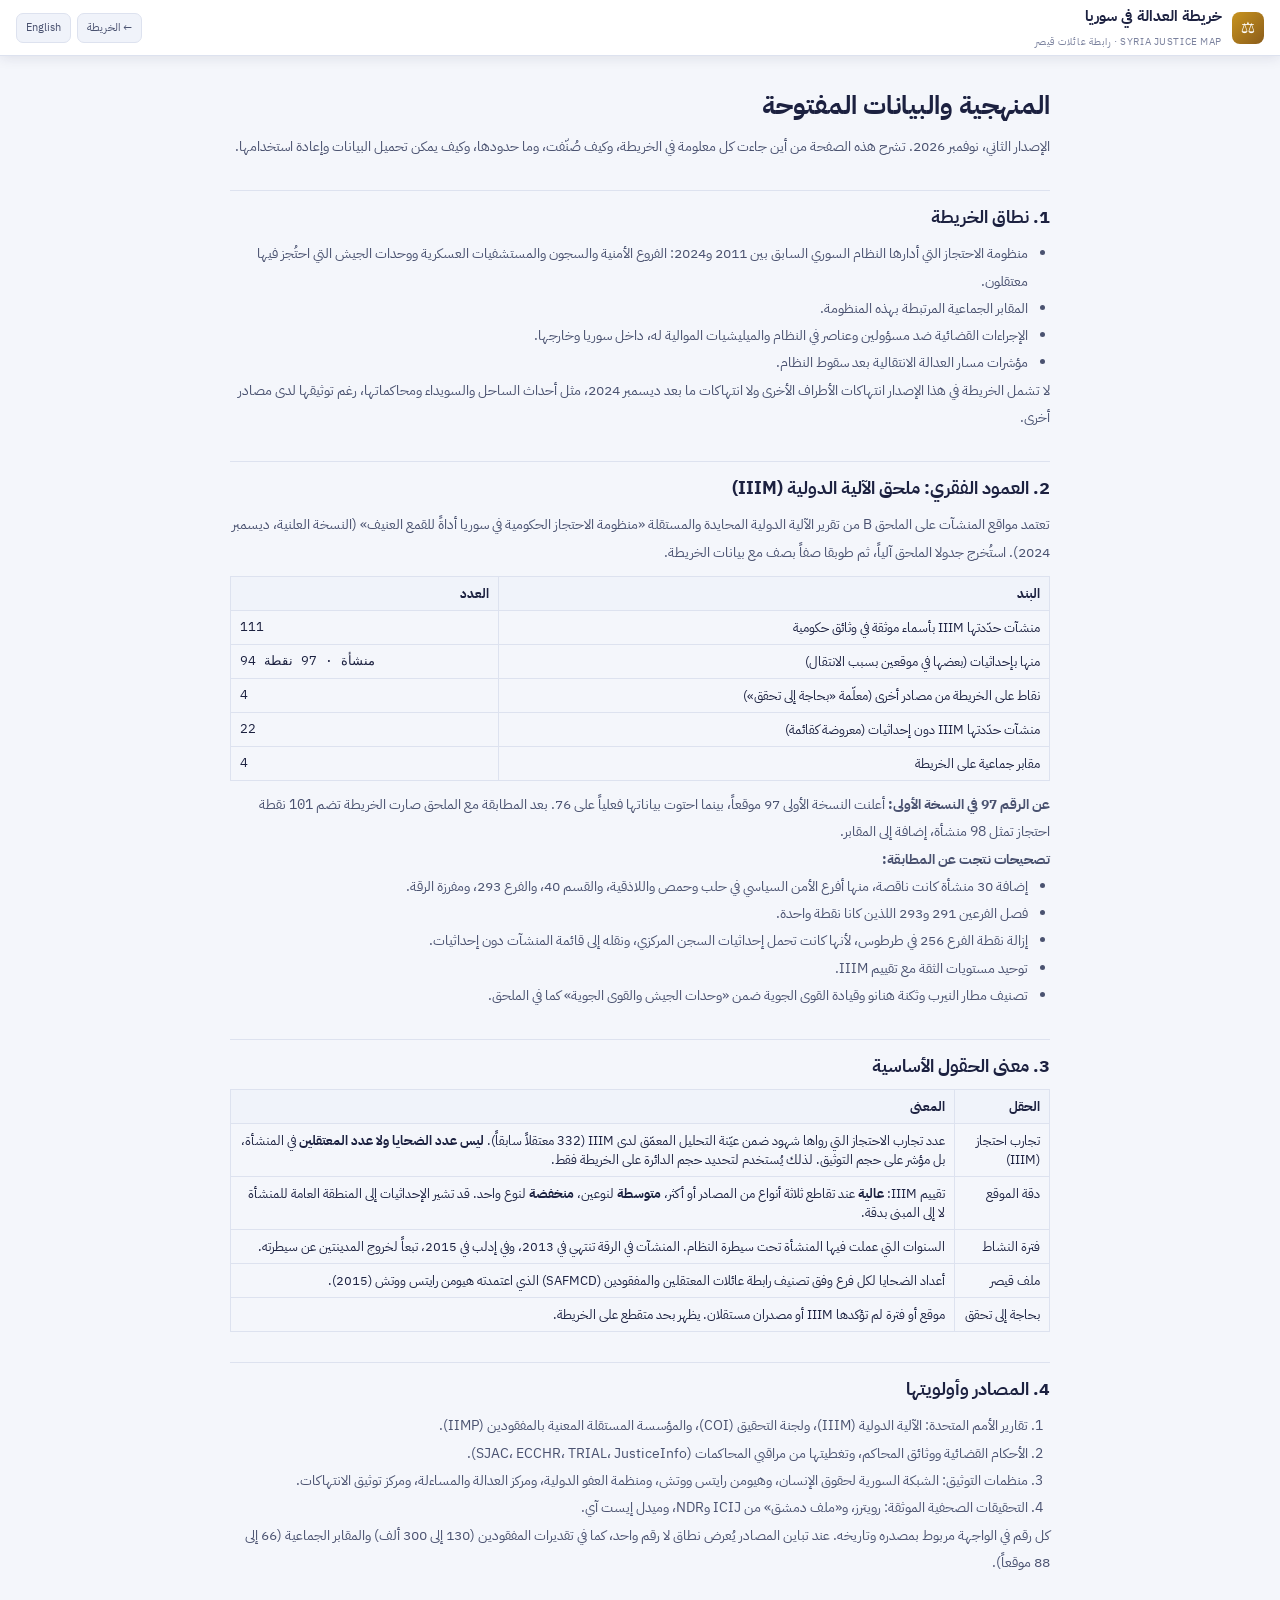
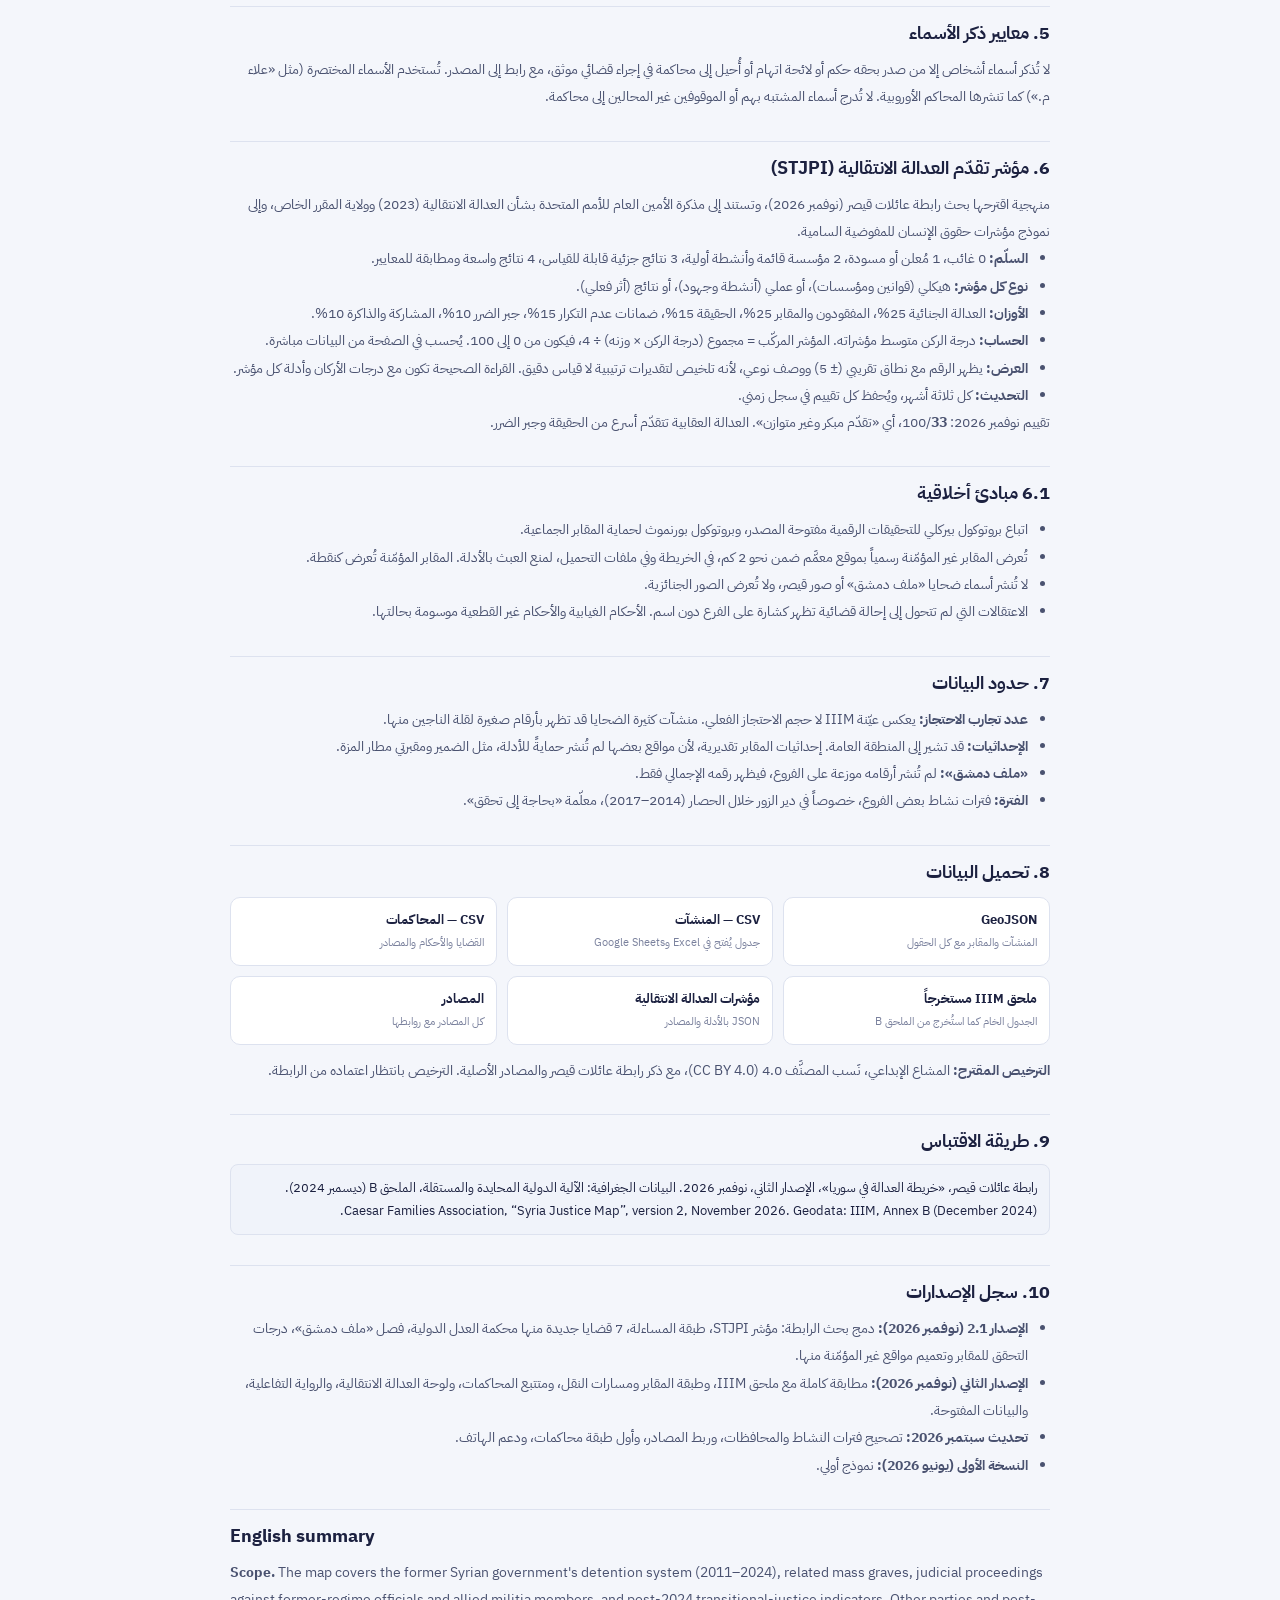
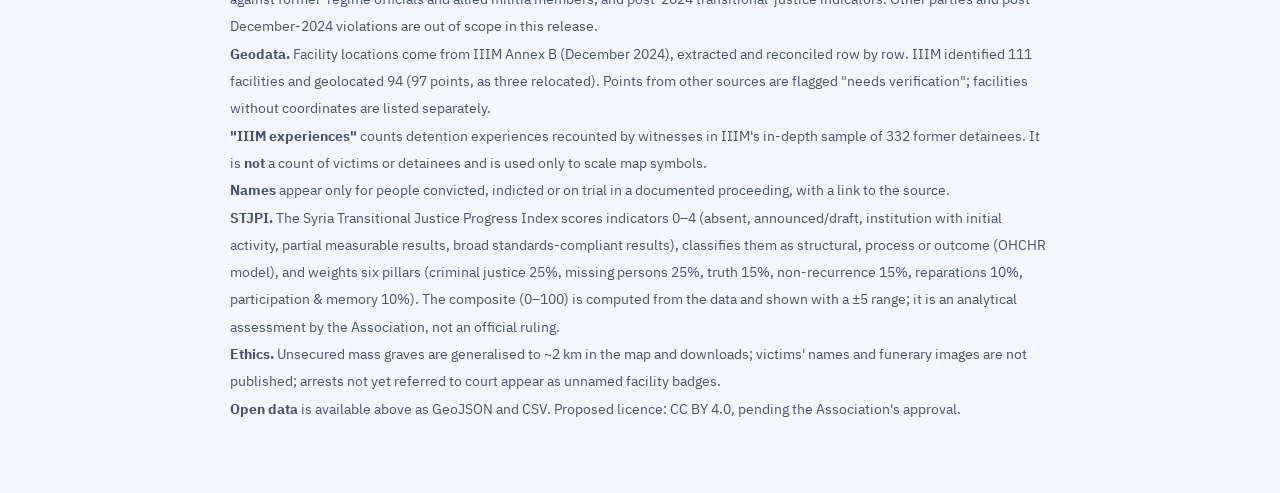
==== commit 0e5021b6: "Integrate Association research: STJPI index, accountability, new cases - STJPI: indicators rescored " ====
--- a/methodology.html
+++ b/methodology.html
@@ -86,13 +86,24 @@
   <h2>5. معايير ذكر الأسماء</h2>
   <p>لا تُذكر أسماء أشخاص إلا من صدر بحقه حكم أو لائحة اتهام أو أُحيل إلى محاكمة في إجراء قضائي موثق، مع رابط إلى المصدر. تُستخدم الأسماء المختصرة (مثل «علاء م.») كما تنشرها المحاكم الأوروبية. لا تُدرج أسماء المشتبه بهم أو الموقوفين غير المحالين إلى محاكمة.</p>
 
-  <h2>6. مؤشرات العدالة الانتقالية</h2>
-  <p>عشرون مؤشراً في ست ركائز، هي الحقيقة والعدالة والمفقودون وجبر الضرر وضمانات عدم التكرار والذاكرة. تستند إلى مذكرة الأمين العام للأمم المتحدة بشأن العدالة الانتقالية (2023)، وولاية المقرر الخاص المعني بتعزيز الحقيقة والعدالة وجبر الضرر وضمانات عدم التكرار.</p>
+  <h2>6. مؤشر تقدّم العدالة الانتقالية (STJPI)</h2>
+  <p>منهجية اقترحها بحث رابطة عائلات قيصر (نوفمبر 2026)، وتستند إلى مذكرة الأمين العام للأمم المتحدة بشأن العدالة الانتقالية (2023) وولاية المقرر الخاص، وإلى نموذج مؤشرات حقوق الإنسان للمفوضية السامية.</p>
   <ul>
-    <li><b>سلم الترميز:</b> 0 لم يبدأ، 1 بدأ أو على الورق، 2 تقدّم جزئي، 3 متقدّم. الأسلوب مستوحى من مشروع أدوات تقييم العدالة الانتقالية (TJET).</li>
-    <li><b>الأدلة:</b> لكل مؤشر دليل مكتوب ومصدر وتاريخ.</li>
-    <li><b>عدم الجمع:</b> لا تُجمع المؤشرات في رقم مركّب واحد، لأن ذلك يوحي بدقة غير موجودة.</li>
-    <li><b>طبيعة التقييم:</b> تقييم تحليلي لا حكم رسمي، ويُراجع مع كل إصدار.</li>
+    <li><b>السلّم:</b> 0 غائب، 1 مُعلن أو مسودة، 2 مؤسسة قائمة وأنشطة أولية، 3 نتائج جزئية قابلة للقياس، 4 نتائج واسعة ومطابقة للمعايير.</li>
+    <li><b>نوع كل مؤشر:</b> هيكلي (قوانين ومؤسسات)، أو عملي (أنشطة وجهود)، أو نتائج (أثر فعلي).</li>
+    <li><b>الأوزان:</b> العدالة الجنائية 25%، المفقودون والمقابر 25%، الحقيقة 15%، ضمانات عدم التكرار 15%، جبر الضرر 10%، المشاركة والذاكرة 10%.</li>
+    <li><b>الحساب:</b> درجة الركن متوسط مؤشراته. المؤشر المركّب = مجموع (درجة الركن × وزنه) ÷ 4، فيكون من 0 إلى 100. يُحسب في الصفحة من البيانات مباشرة.</li>
+    <li><b>العرض:</b> يظهر الرقم مع نطاق تقريبي (± 5) ووصف نوعي، لأنه تلخيص لتقديرات ترتيبية لا قياس دقيق. القراءة الصحيحة تكون مع درجات الأركان وأدلة كل مؤشر.</li>
+    <li><b>التحديث:</b> كل ثلاثة أشهر، ويُحفظ كل تقييم في سجل زمني.</li>
+  </ul>
+  <p>تقييم نوفمبر 2026: <b class="num" id="stjpiNow">—</b>/100، أي «تقدّم مبكر وغير متوازن». العدالة العقابية تتقدّم أسرع من الحقيقة وجبر الضرر.</p>
+
+  <h2>6.1 مبادئ أخلاقية</h2>
+  <ul>
+    <li>اتباع بروتوكول بيركلي للتحقيقات الرقمية مفتوحة المصدر، وبروتوكول بورنموث لحماية المقابر الجماعية.</li>
+    <li>تُعرض المقابر غير المؤمّنة رسمياً بموقع معمَّم ضمن نحو 2 كم، في الخريطة وفي ملفات التحميل، لمنع العبث بالأدلة. المقابر المؤمّنة تُعرض كنقطة.</li>
+    <li>لا تُنشر أسماء ضحايا «ملف دمشق» أو صور قيصر، ولا تُعرض الصور الجنائزية.</li>
+    <li>الاعتقالات التي لم تتحول إلى إحالة قضائية تظهر كشارة على الفرع دون اسم. الأحكام الغيابية والأحكام غير القطعية موسومة بحالتها.</li>
   </ul>
 
   <h2>7. حدود البيانات</h2>
@@ -122,6 +133,7 @@
 
   <h2>10. سجل الإصدارات</h2>
   <ul>
+    <li><b>الإصدار 2.1 (نوفمبر 2026):</b> دمج بحث الرابطة: مؤشر STJPI، طبقة المساءلة، 7 قضايا جديدة منها محكمة العدل الدولية، فصل «ملف دمشق»، درجات التحقق للمقابر وتعميم مواقع غير المؤمّنة منها.</li>
     <li><b>الإصدار الثاني (نوفمبر 2026):</b> مطابقة كاملة مع ملحق IIIM، وطبقة المقابر ومسارات النقل، ومتتبع المحاكمات، ولوحة العدالة الانتقالية، والرواية التفاعلية، والبيانات المفتوحة.</li>
     <li><b>تحديث سبتمبر 2026:</b> تصحيح فترات النشاط والمحافظات، وربط المصادر، وأول طبقة محاكمات، ودعم الهاتف.</li>
     <li><b>النسخة الأولى (يونيو 2026):</b> نموذج أولي.</li>
@@ -133,7 +145,8 @@
     <p><b>Geodata.</b> Facility locations come from IIIM Annex B (December 2024), extracted and reconciled row by row. IIIM identified 111 facilities and geolocated 94 (97 points, as three relocated). Points from other sources are flagged "needs verification"; facilities without coordinates are listed separately.</p>
     <p><b>"IIIM experiences"</b> counts detention experiences recounted by witnesses in IIIM's in-depth sample of 332 former detainees. It is <b>not</b> a count of victims or detainees and is used only to scale map symbols.</p>
     <p><b>Names</b> appear only for people convicted, indicted or on trial in a documented proceeding, with a link to the source.</p>
-    <p><b>Transitional justice indicators</b> (20 indicators, 6 pillars) follow the UN Secretary-General's 2023 Guidance Note and the Special Rapporteur's mandate, coded 0–3 with evidence, source and date, and are not aggregated into a composite score. They are an analytical assessment, not an official ruling.</p>
+    <p><b>STJPI.</b> The Syria Transitional Justice Progress Index scores indicators 0–4 (absent, announced/draft, institution with initial activity, partial measurable results, broad standards-compliant results), classifies them as structural, process or outcome (OHCHR model), and weights six pillars (criminal justice 25%, missing persons 25%, truth 15%, non-recurrence 15%, reparations 10%, participation &amp; memory 10%). The composite (0–100) is computed from the data and shown with a ±5 range; it is an analytical assessment by the Association, not an official ruling.</p>
+    <p><b>Ethics.</b> Unsecured mass graves are generalised to ~2 km in the map and downloads; victims' names and funerary images are not published; arrests not yet referred to court appear as unnamed facility badges.</p>
     <p><b>Open data</b> is available above as GeoJSON and CSV. Proposed licence: CC BY 4.0, pending the Association's approval.</p>
   </div>
 </main>
@@ -146,6 +159,10 @@
     set('other', other); set('unmapped', u.length); set('graves', g.length);
     set('points', f.length); set('facilities', iiimFacilities + other);
   });
+  get('tj-indicators').then(T => {
+    const avg = p => p.indicators.reduce((s, i) => s + i.score, 0) / p.indicators.length;
+    document.getElementById('stjpiNow').textContent = Math.round(T.pillars.reduce((s, p) => s + avg(p) * p.weight, 0) / 4);
+  });
 </script>
 </body>
 </html>
--- a/css/app.css
+++ b/css/app.css
@@ -217,7 +217,8 @@
 .ind-h{display:flex;justify-content:space-between;align-items:center;gap:10px;}
 .ind-n{font-size:12.5px;font-weight:600;}
 .score{display:flex;gap:3px;flex-shrink:0;}
-.score i{width:14px;height:8px;border-radius:2px;background:var(--border);}
+.score i{width:12px;height:8px;border-radius:2px;background:var(--border);}
+.ind-type{color:var(--text-3);font-weight:500;}
 .score i.f{background:var(--c);}
 .ind-s{font-size:10px;color:var(--c);font-weight:700;margin-top:2px;}
 .ind-e{font-size:11.5px;color:var(--text-2);line-height:1.7;margin-top:4px;}
@@ -231,6 +232,21 @@
 .ms-t{font-size:12.5px;}
 .gaps li{font-size:12.5px;line-height:1.9;margin-inline-start:18px;}
 .disclaimer{font-size:11px;color:var(--warn);background:rgba(228,169,74,.1);border:1px solid rgba(228,169,74,.4);border-radius:8px;padding:9px 12px;margin-bottom:14px;}
+
+/* STJPI */
+.index-card{border-top:4px solid var(--accent);}
+.index-row{display:flex;align-items:baseline;gap:8px;flex-wrap:wrap;}
+.index-row b{font-size:44px;color:var(--accent);line-height:1;}
+.index-band{font-size:14px;font-weight:700;color:var(--text);margin-inline-start:10px;}
+.index-bar{position:relative;height:12px;border-radius:6px;background:linear-gradient(90deg,#C0392B33,#D38B1F33 50%,#1E7E4A33);margin-top:12px;direction:ltr;}
+[dir="rtl"] .index-bar{direction:rtl;background:linear-gradient(-90deg,#C0392B33,#D38B1F33 50%,#1E7E4A33);}
+.index-range{position:absolute;top:0;bottom:0;background:rgba(200,148,31,.45);border-radius:6px;}
+.index-pt{position:absolute;top:-4px;width:4px;height:20px;background:var(--accent);border-radius:2px;transform:translateX(-50%);}
+[dir="rtl"] .index-pt{transform:translateX(50%);}
+.index-bar span{position:absolute;top:0;bottom:0;width:1px;background:var(--bg-panel);}
+.index-legend{display:grid;grid-template-columns:repeat(4,1fr);font-size:10px;color:var(--text-3);margin-top:4px;text-align:center;}
+.box-acc{background:rgba(108,52,131,.08);border:1px solid rgba(108,52,131,.35);}
+.grave-area{stroke-dasharray:4 4;}
 
 /* MOBILE */
 @media (max-width:900px){
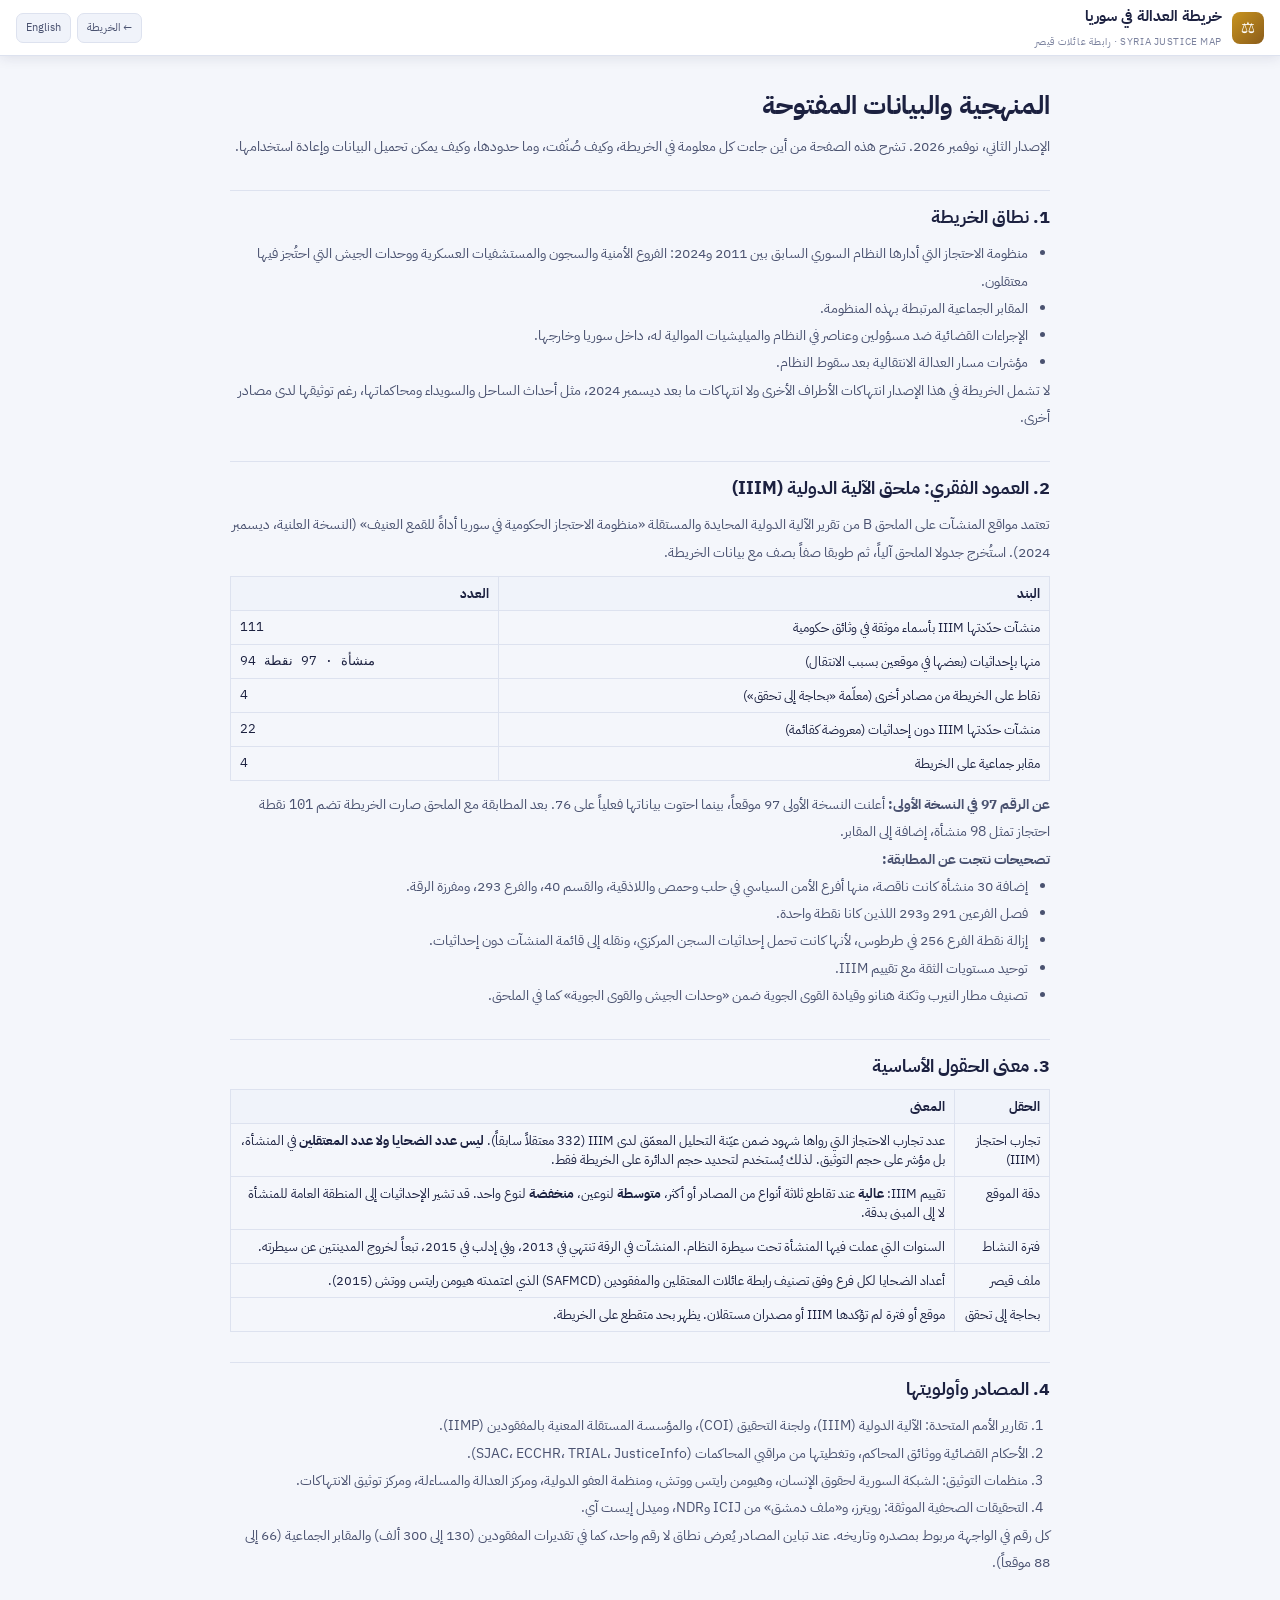
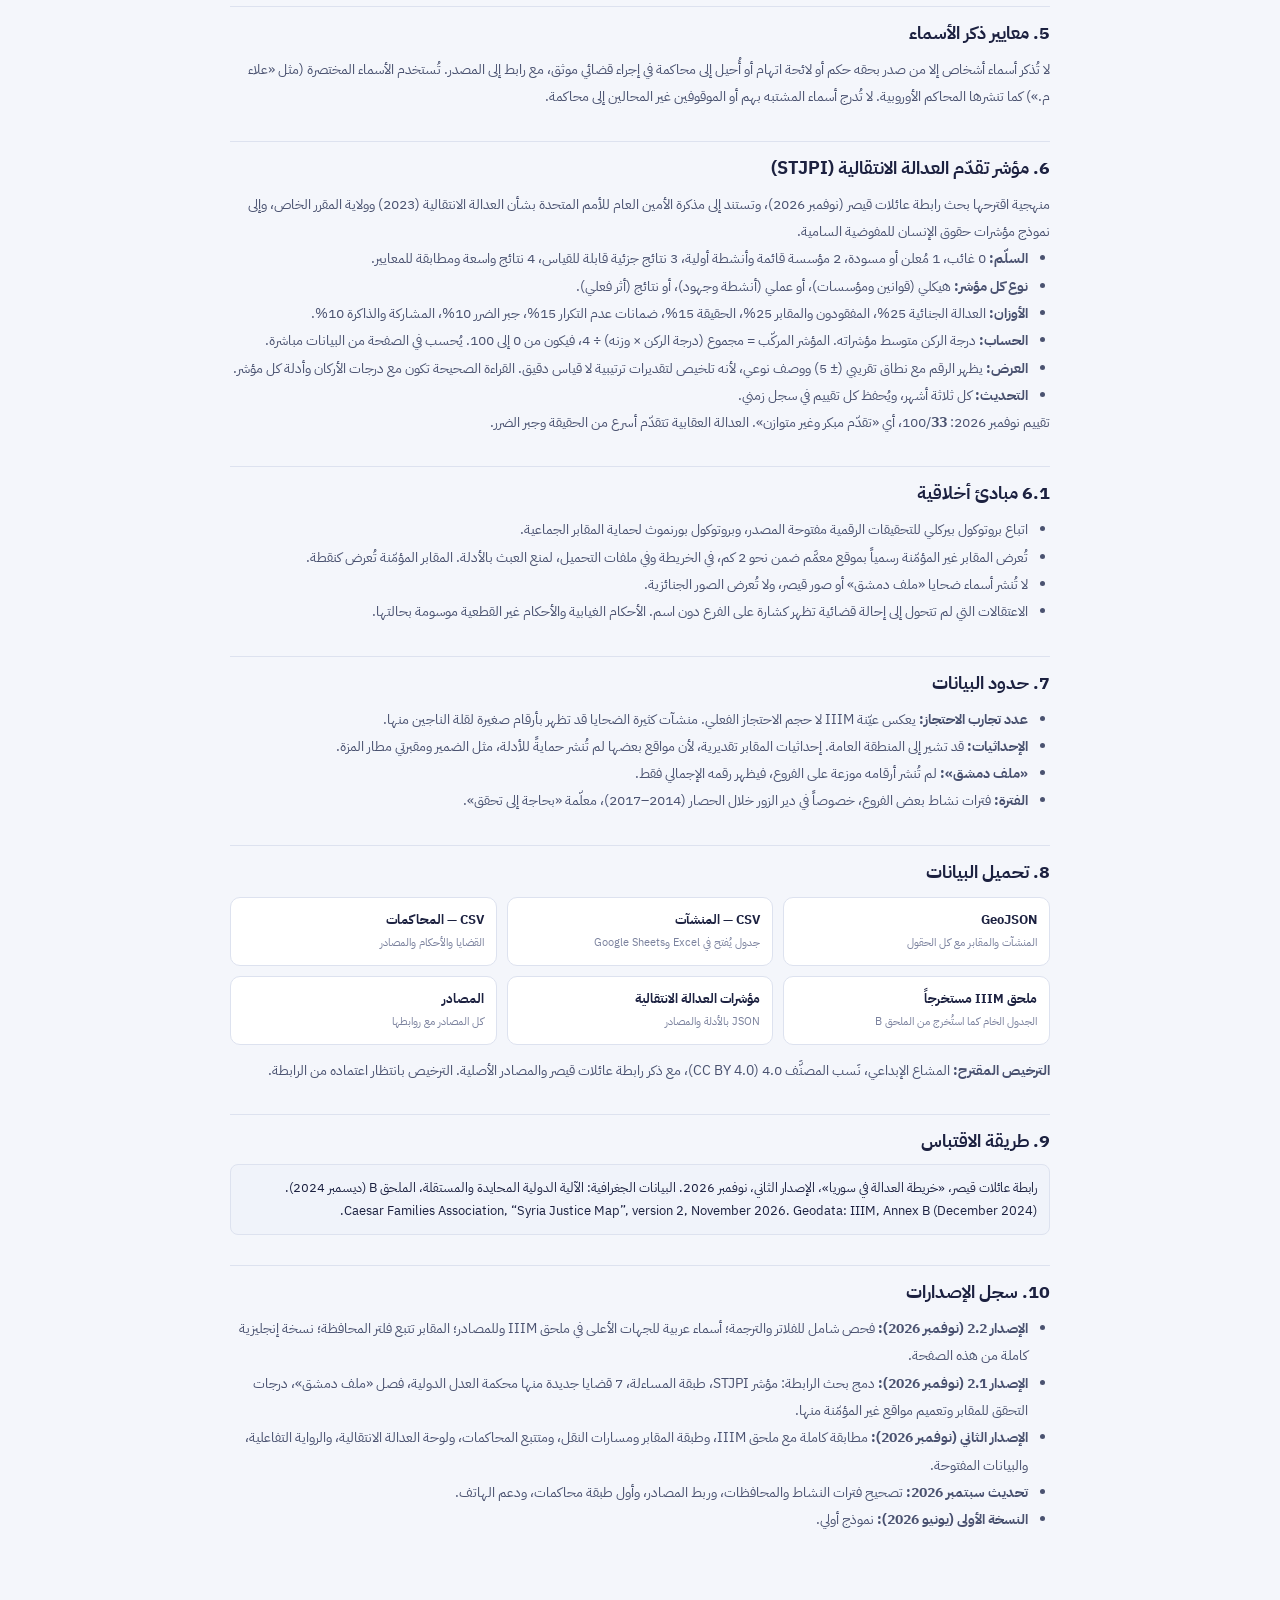
==== commit c78f7b6e: "v2.2: translation and filter audit fixes - Arabic names for IIIM parent units (iiim.parentAr) and so" ====
--- a/methodology.html
+++ b/methodology.html
@@ -28,10 +28,11 @@
 <body>
 <header class="header">
   <a class="brand" href="index.html"><span class="logo" aria-hidden="true">⚖</span>
-    <span><span class="brand-t">خريطة العدالة في سوريا</span><br><span class="brand-s">Syria Justice Map · رابطة عائلات قيصر</span></span></a>
-  <div class="tools" style="margin-inline-start:auto"><a class="tool-btn" href="index.html">← الخريطة</a><a class="tool-btn" href="#english">English</a></div>
+    <span><span class="brand-t" id="brandT">خريطة العدالة في سوريا</span><br><span class="brand-s">Syria Justice Map · رابطة عائلات قيصر</span></span></a>
+  <div class="tools" style="margin-inline-start:auto"><a class="tool-btn" href="index.html" id="backBtn">← الخريطة</a><button class="tool-btn" id="langBtn" type="button">English</button></div>
 </header>
 <main class="doc">
+<div data-lang="ar">
   <h1>المنهجية والبيانات المفتوحة</h1>
   <p>الإصدار الثاني، نوفمبر 2026. تشرح هذه الصفحة من أين جاءت كل معلومة في الخريطة، وكيف صُنّفت، وما حدودها، وكيف يمكن تحميل البيانات وإعادة استخدامها.</p>
 
@@ -96,7 +97,7 @@
     <li><b>العرض:</b> يظهر الرقم مع نطاق تقريبي (± 5) ووصف نوعي، لأنه تلخيص لتقديرات ترتيبية لا قياس دقيق. القراءة الصحيحة تكون مع درجات الأركان وأدلة كل مؤشر.</li>
     <li><b>التحديث:</b> كل ثلاثة أشهر، ويُحفظ كل تقييم في سجل زمني.</li>
   </ul>
-  <p>تقييم نوفمبر 2026: <b class="num" id="stjpiNow">—</b>/100، أي «تقدّم مبكر وغير متوازن». العدالة العقابية تتقدّم أسرع من الحقيقة وجبر الضرر.</p>
+  <p>تقييم نوفمبر 2026: <b class="num" data-count="stjpi">—</b>/100، أي «تقدّم مبكر وغير متوازن». العدالة العقابية تتقدّم أسرع من الحقيقة وجبر الضرر.</p>
 
   <h2>6.1 مبادئ أخلاقية</h2>
   <ul>
@@ -133,22 +134,109 @@
 
   <h2>10. سجل الإصدارات</h2>
   <ul>
+    <li><b>الإصدار 2.2 (نوفمبر 2026):</b> فحص شامل للفلاتر والترجمة؛ أسماء عربية للجهات الأعلى في ملحق IIIM وللمصادر؛ المقابر تتبع فلتر المحافظة؛ نسخة إنجليزية كاملة من هذه الصفحة.</li>
     <li><b>الإصدار 2.1 (نوفمبر 2026):</b> دمج بحث الرابطة: مؤشر STJPI، طبقة المساءلة، 7 قضايا جديدة منها محكمة العدل الدولية، فصل «ملف دمشق»، درجات التحقق للمقابر وتعميم مواقع غير المؤمّنة منها.</li>
     <li><b>الإصدار الثاني (نوفمبر 2026):</b> مطابقة كاملة مع ملحق IIIM، وطبقة المقابر ومسارات النقل، ومتتبع المحاكمات، ولوحة العدالة الانتقالية، والرواية التفاعلية، والبيانات المفتوحة.</li>
     <li><b>تحديث سبتمبر 2026:</b> تصحيح فترات النشاط والمحافظات، وربط المصادر، وأول طبقة محاكمات، ودعم الهاتف.</li>
     <li><b>النسخة الأولى (يونيو 2026):</b> نموذج أولي.</li>
   </ul>
 
-  <h2 id="english" class="en">English summary</h2>
-  <div class="en">
-    <p><b>Scope.</b> The map covers the former Syrian government's detention system (2011–2024), related mass graves, judicial proceedings against former-regime officials and allied militia members, and post-2024 transitional-justice indicators. Other parties and post-December-2024 violations are out of scope in this release.</p>
-    <p><b>Geodata.</b> Facility locations come from IIIM Annex B (December 2024), extracted and reconciled row by row. IIIM identified 111 facilities and geolocated 94 (97 points, as three relocated). Points from other sources are flagged "needs verification"; facilities without coordinates are listed separately.</p>
-    <p><b>"IIIM experiences"</b> counts detention experiences recounted by witnesses in IIIM's in-depth sample of 332 former detainees. It is <b>not</b> a count of victims or detainees and is used only to scale map symbols.</p>
-    <p><b>Names</b> appear only for people convicted, indicted or on trial in a documented proceeding, with a link to the source.</p>
-    <p><b>STJPI.</b> The Syria Transitional Justice Progress Index scores indicators 0–4 (absent, announced/draft, institution with initial activity, partial measurable results, broad standards-compliant results), classifies them as structural, process or outcome (OHCHR model), and weights six pillars (criminal justice 25%, missing persons 25%, truth 15%, non-recurrence 15%, reparations 10%, participation &amp; memory 10%). The composite (0–100) is computed from the data and shown with a ±5 range; it is an analytical assessment by the Association, not an official ruling.</p>
-    <p><b>Ethics.</b> Unsecured mass graves are generalised to ~2 km in the map and downloads; victims' names and funerary images are not published; arrests not yet referred to court appear as unnamed facility badges.</p>
-    <p><b>Open data</b> is available above as GeoJSON and CSV. Proposed licence: CC BY 4.0, pending the Association's approval.</p>
+</div>
+<div data-lang="en" lang="en" class="en" hidden>
+  <h1>Methodology and open data</h1>
+  <p>Version 2.2, November 2026. This page explains where every item on the map comes from, how it is classified, its limits, and how to download and reuse the data. The Arabic version is the reference text; tables of sources and counts are not duplicated here.</p>
+
+  <h2>1. Scope</h2>
+  <ul>
+    <li>The detention system run by the former Syrian government between 2011 and 2024: security branches, prisons, military hospitals and army units where detainees were held.</li>
+    <li>Mass graves linked to that system.</li>
+    <li>Judicial proceedings against former-regime officials and allied militia members, in Syria and abroad.</li>
+    <li>Transitional-justice indicators after the fall of the regime.</li>
+  </ul>
+  <p>Violations by other parties and events after December 2024 (such as the coast and Suwayda events and their trials) are out of scope in this release, although other organisations document them.</p>
+
+  <h2>2. Backbone: IIIM Annex B</h2>
+  <p>Facility locations come from Annex B of the IIIM report “The Syrian Government Detention System as a Tool of Violent Repression” (public version, December 2024). Both annex tables were extracted automatically and reconciled row by row with the map data.</p>
+  <ul>
+    <li>IIIM identified <b class="num">111</b> facilities by name in government documents and geolocated <b class="num">94</b> of them (<b class="num">97</b> rows, because three facilities relocated).</li>
+    <li>Map points from other sources, flagged “needs verification”: <b class="num" data-count="other">—</b>.</li>
+    <li>IIIM facilities without coordinates, shown as a list: <b class="num" data-count="unmapped">—</b>.</li>
+    <li>Mass graves on the map: <b class="num" data-count="graves">—</b>. In total the map shows <b class="num" data-count="points">—</b> detention points representing <b class="num" data-count="facilities">—</b> facilities.</li>
+  </ul>
+  <p><b>Corrections from the reconciliation:</b> 30 missing facilities added; Branches 291 and 293 separated; the Branch 256 point in Tartus removed (it carried the central prison’s coordinates); confidence levels aligned with IIIM; airport and barracks sites reclassified as army and air-force units.</p>
+
+  <h2>3. Key fields</h2>
+  <ul>
+    <li><b>Detention experiences (IIIM):</b> experiences recounted by witnesses in IIIM’s in-depth sample of 332 former detainees. <b>Not</b> a count of victims or detainees; it only scales map symbols.</li>
+    <li><b>Location confidence:</b> IIIM’s rating — high (three or more source types), medium (two), low (one). Coordinates may point to the general area.</li>
+    <li><b>Active period:</b> years the facility operated under regime control (Raqqa ends in 2013, Idlib in 2015).</li>
+    <li><b>Caesar file:</b> victims per branch per the SAFMCD classification used by Human Rights Watch (2015).</li>
+    <li><b>Needs verification:</b> a location or period not confirmed by IIIM or two independent sources; drawn with a dashed outline.</li>
+  </ul>
+
+  <h2>4. Sources and their priority</h2>
+  <ol>
+    <li>UN reports: IIIM, the Commission of Inquiry, and the Independent Institution on Missing Persons.</li>
+    <li>Judgments and court documents, and trial monitors (SJAC, ECCHR, TRIAL International, JusticeInfo).</li>
+    <li>Documentation organisations: SNHR, Human Rights Watch, Amnesty International, SJAC, VDC.</li>
+    <li>Documented investigative journalism: Reuters, ICIJ/NDR’s “Damascus Dossier”, Middle East Eye.</li>
+  </ol>
+  <p>Every figure in the interface links to its source and date. Where sources differ, a range is shown instead of a single number (e.g. missing persons 130,000–300,000; mass-grave sites 66–88).</p>
+
+  <h2>5. Naming policy</h2>
+  <p>People are named only if convicted, indicted or referred to trial in a documented proceeding, with a source link. Abbreviated names (e.g. “Alaa M.”) are used as published by European courts. Suspects or detainees not referred to court are not named.</p>
+
+  <h2>6. Transitional Justice Progress Index (STJPI)</h2>
+  <p>Proposed by the Caesar Families Association’s research (November 2026), drawing on the UN Secretary-General’s Guidance Note on transitional justice (2023), the Special Rapporteur’s mandate, and the OHCHR human-rights indicators model.</p>
+  <ul>
+    <li><b>Scale:</b> 0 absent, 1 announced or draft, 2 institution with initial activity, 3 partial measurable results, 4 broad, standards-compliant results.</li>
+    <li><b>Indicator type:</b> structural (laws, institutions), process (activities, efforts) or outcome (actual impact).</li>
+    <li><b>Weights:</b> criminal justice 25%, missing persons and graves 25%, truth 15%, non-recurrence 15%, reparations 10%, participation and memory 10%.</li>
+    <li><b>Computation:</b> pillar score = mean of its indicators; composite = Σ(pillar score × weight) ÷ 4, giving 0–100. It is computed in the page from the data.</li>
+    <li><b>Display:</b> shown with a ±5 range and a qualitative band, since it summarises ordinal judgements rather than measuring precisely. Read it together with pillar scores and indicator evidence.</li>
+    <li><b>Updates:</b> quarterly, with each assessment kept in a time series.</li>
+  </ul>
+  <p>November 2026 assessment: <b class="num" data-count="stjpi">—</b>/100 — “early and uneven progress”. Punitive justice is moving faster than truth and reparations.</p>
+
+  <h2>6.1 Ethics</h2>
+  <ul>
+    <li>The Berkeley Protocol on digital open-source investigations and the Bournemouth Protocol on mass-grave protection are followed.</li>
+    <li>Mass graves not officially secured are generalised to about 2 km on the map and in downloads to prevent tampering with evidence; secured graves are shown as points.</li>
+    <li>Names of Damascus Dossier victims and Caesar photographs are not published, and no funerary images are shown.</li>
+    <li>Arrests not yet referred to court appear as unnamed badges on the facility. In-absentia and non-final verdicts are labelled with their status.</li>
+  </ul>
+
+  <h2>7. Data limits</h2>
+  <ul>
+    <li><b>Detention experiences</b> reflect IIIM’s sample, not actual detention volume; facilities with many victims may show small numbers because few survived.</li>
+    <li><b>Coordinates</b> may point to the general area. Grave locations are approximate; some were withheld to protect evidence (e.g. Dumayr and the Mezzeh airport graves).</li>
+    <li><b>Damascus Dossier</b> figures are not published per branch, so only the total is shown.</li>
+    <li><b>Periods</b> for some branches, notably in Deir ez-Zor during the 2014–2017 siege, are flagged “needs verification”.</li>
+  </ul>
+
+  <h2>8. Downloads</h2>
+  <div class="dl">
+    <a href="data/open/syria-justice-map.geojson" download><b>GeoJSON</b><span>Facilities and graves with all fields</span></a>
+    <a href="data/open/facilities.csv" download><b>CSV — facilities</b><span>Opens in Excel and Google Sheets</span></a>
+    <a href="data/open/trials.csv" download><b>CSV — trials</b><span>Cases, verdicts and sources</span></a>
+    <a href="data/raw/iiim-annex-b.json" download><b>IIIM annex, extracted</b><span>Raw table as extracted from Annex B</span></a>
+    <a href="data/tj-indicators.json" download><b>TJ indicators</b><span>JSON with evidence and sources</span></a>
+    <a href="data/sources.json" download><b>Sources</b><span>All sources with links</span></a>
   </div>
+  <p><b>Proposed licence:</b> CC BY 4.0, crediting the Caesar Families Association and the original sources — pending the Association’s approval.</p>
+
+  <h2>9. How to cite</h2>
+  <div class="cite">Caesar Families Association, “Syria Justice Map”, version 2, November 2026. Geodata: IIIM, Annex B (December 2024).</div>
+
+  <h2>10. Version log</h2>
+  <ul>
+    <li><b>2.2 (November 2026):</b> full audit of filters and translation; Arabic names for IIIM parent units and sources; graves follow the governorate filter; this English version.</li>
+    <li><b>2.1 (November 2026):</b> Association research merged: STJPI, accountability layer, 7 new cases incl. the ICJ, “Damascus Dossier” chapter, grave verification levels and generalised unsecured graves.</li>
+    <li><b>2.0 (November 2026):</b> full IIIM reconciliation, graves and transfer layers, trials tracker, TJ dashboard, story, open data.</li>
+    <li><b>September 2026:</b> periods and governorates corrected, sources linked, first trials layer, mobile support.</li>
+    <li><b>First version (June 2026):</b> prototype.</li>
+  </ul>
+</div>
 </main>
 <script type="module">
   const get = f => fetch(`data/${f}.json`).then(r => r.json());
@@ -161,8 +249,30 @@
   });
   get('tj-indicators').then(T => {
     const avg = p => p.indicators.reduce((s, i) => s + i.score, 0) / p.indicators.length;
-    document.getElementById('stjpiNow').textContent = Math.round(T.pillars.reduce((s, p) => s + avg(p) * p.weight, 0) / 4);
+    const v = Math.round(T.pillars.reduce((s, p) => s + avg(p) * p.weight, 0) / 4);
+    document.querySelectorAll('[data-count="stjpi"]').forEach(el => { el.textContent = v; });
   });
+  // Language follows the app's stored choice ('sjm-lang'); the toggle writes it back
+  const UI = {
+    ar: { title: 'المنهجية والبيانات المفتوحة | Syria Justice Map', brand: 'خريطة العدالة في سوريا', back: '← الخريطة', btn: 'English' },
+    en: { title: 'Methodology and open data | Syria Justice Map', brand: 'Syria Justice Map', back: '← Map', btn: 'العربية' },
+  };
+  function setLang(l) {
+    const u = UI[l];
+    document.documentElement.lang = l; document.documentElement.dir = l === 'ar' ? 'rtl' : 'ltr';
+    document.title = u.title;
+    document.getElementById('brandT').textContent = u.brand;
+    document.getElementById('backBtn').textContent = u.back;
+    document.getElementById('langBtn').textContent = u.btn;
+    document.querySelectorAll('[data-lang]').forEach(el => { el.hidden = el.dataset.lang !== l; });
+    try { localStorage.setItem('sjm-lang', l); } catch (e) { /* storage unavailable */ }
+  }
+  let lang = 'ar';
+  try { lang = localStorage.getItem('sjm-lang') === 'en' ? 'en' : 'ar'; } catch (e) { /* storage unavailable */ }
+  if (location.hash === '#english') lang = 'en';
+  setLang(lang);
+  document.getElementById('langBtn').addEventListener('click', () => setLang(document.documentElement.lang === 'ar' ? 'en' : 'ar'));
+  try { const th = localStorage.getItem('sjm-theme'); if (th) document.documentElement.dataset.theme = th; } catch (e) { /* storage unavailable */ }
 </script>
 </body>
 </html>
